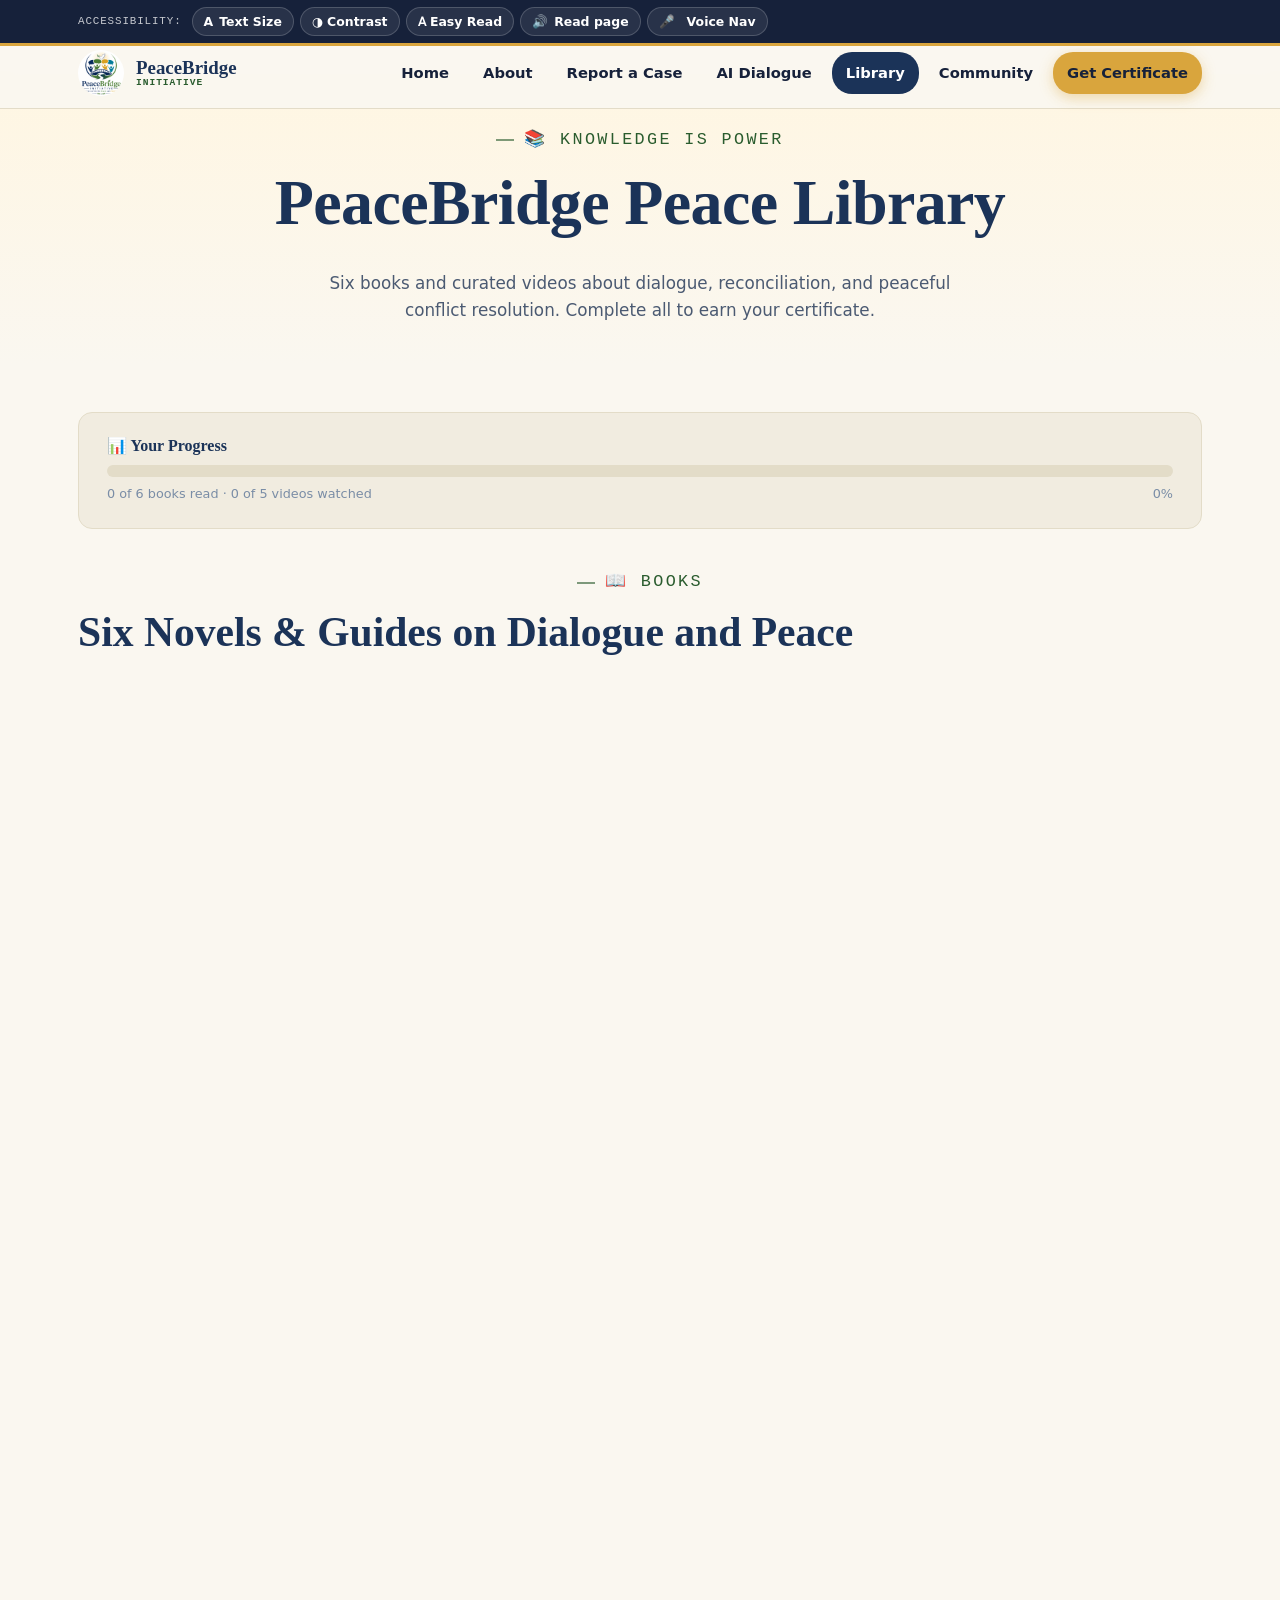
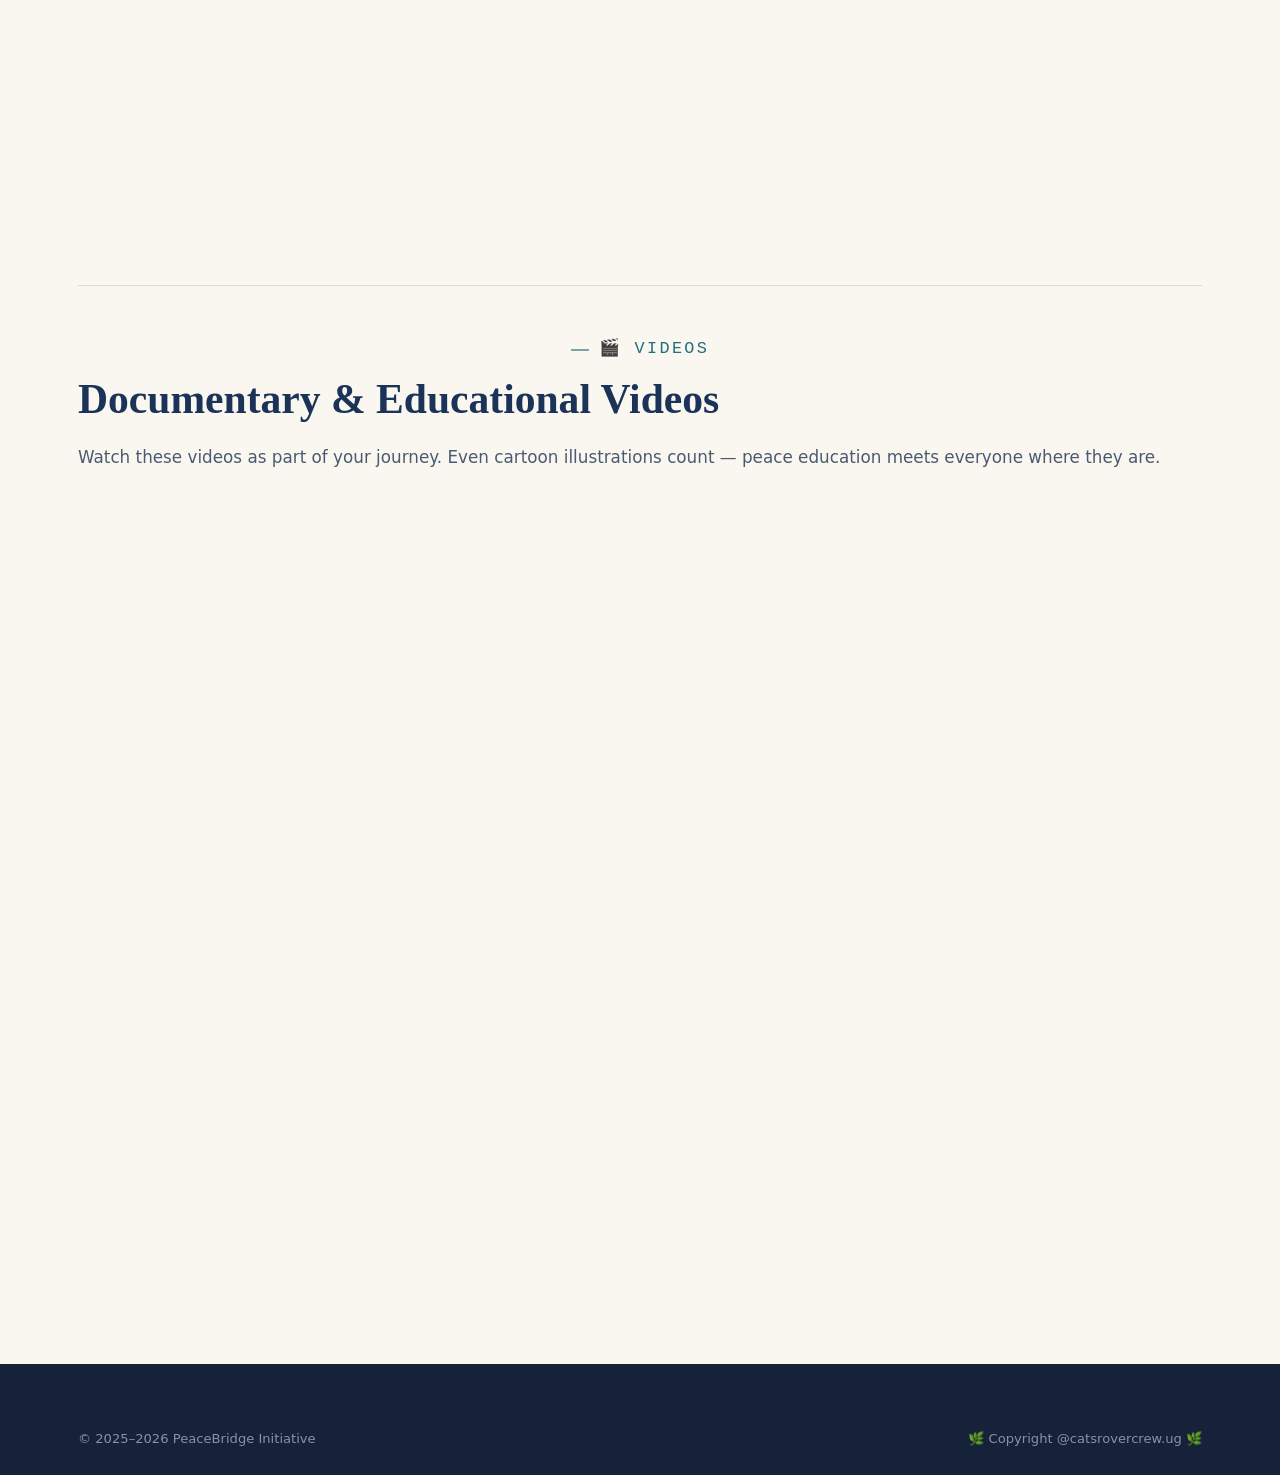
==== library.html @ 8c263cbf "Add files via upload peacebridge initiative" ====
<!DOCTYPE html>
<html lang="en">
<head>
<meta charset="UTF-8">
<meta name="viewport" content="width=device-width, initial-scale=1.0">
<meta name="description" content="PeaceBridge Peace Library — six books and videos about dialogue and peaceful conflict resolution. Complete them to earn your certificate.">
<title>Peace Library — PeaceBridge Initiative</title>
<link rel="icon" type="image/png" sizes="32x32" href="/icon.jpeg">
<link rel="stylesheet" href="style.css">
<style>
/* Progress bar at top */
.lib-progress-bar{ background:var(--paper-dim); border-radius:var(--radius); padding:24px 28px; margin-bottom:40px; border:1px solid var(--paper-line); }
.lib-progress-bar h3{ margin:0 0 10px; font-size:1rem; }
.bar-track{ background:var(--paper-line); border-radius:10px; height:12px; overflow:hidden; }
.bar-fill{ height:100%; border-radius:10px; background:linear-gradient(90deg,var(--green),var(--teal)); transition:width .5s ease; }
.prog-nums{ display:flex; justify-content:space-between; margin-top:7px; font-size:.8rem; color:#7a8da6; }

/* Book grid */
.books-grid{ display:grid; grid-template-columns:repeat(3,1fr); gap:26px; }
@media(max-width:900px){ .books-grid{ grid-template-columns:repeat(2,1fr); } }
@media(max-width:560px){ .books-grid{ grid-template-columns:1fr; } }

.book-card{
  background:#fff; border:1px solid var(--paper-line); border-radius:var(--radius);
  overflow:hidden; transition:transform .2s, box-shadow .2s;
  display:flex; flex-direction:column;
}
.book-card:hover{ transform:translateY(-5px); box-shadow:0 16px 32px var(--shadow-c); }
.book-cover{
  height:180px; display:flex; align-items:center; justify-content:center;
  font-size:5rem; position:relative;
}
.book-card.read .book-cover::after{
  content:'✓ Read'; position:absolute; top:10px; right:10px;
  background:var(--green); color:#fff; font-family:var(--font-mono); font-size:.68rem;
  letter-spacing:.06em; padding:4px 10px; border-radius:20px; font-weight:700;
}
.book-body{ padding:20px; flex:1; display:flex; flex-direction:column; }
.book-body h3{ font-size:1.05rem; margin-bottom:5px; }
.book-author{ font-size:.8rem; color:#8a99b2; margin-bottom:10px; font-style:italic; }
.book-body p{ font-size:.87rem; color:#566479; flex:1; }
.book-actions{ display:flex; gap:8px; margin-top:16px; flex-wrap:wrap; }
.book-actions .btn{ padding:8px 14px; font-size:.8rem; border-radius:20px; }

/* Modal overlay */
.modal-overlay{
  display:none; position:fixed; inset:0; background:rgba(22,33,58,.6); z-index:2000;
  align-items:center; justify-content:center; padding:20px;
}
.modal-overlay.open{ display:flex; }
.modal{
  background:#fff; border-radius:var(--radius); max-width:640px; width:100%;
  max-height:85vh; overflow-y:auto; padding:34px; position:relative;
  box-shadow:0 24px 64px rgba(0,0,0,.3);
}
.modal-close{
  position:absolute; top:14px; right:16px; background:none; border:none;
  font-size:1.4rem; cursor:pointer; color:#8a99b2;
}
.modal h2{ font-size:1.4rem; margin-bottom:6px; }
.modal .byline{ font-style:italic; color:#8a99b2; font-size:.88rem; margin-bottom:18px; }
.modal .chapter{ background:var(--paper-dim); border-radius:10px; padding:18px; margin-bottom:14px; font-size:.92rem; line-height:1.7; }
.modal .chapter h4{ margin:0 0 10px; color:var(--navy); }
.read-confirm{ background:linear-gradient(135deg,#E8F3E6,#D2EAD0); border-radius:10px; padding:16px 20px; margin-top:20px; }
.read-confirm p{ font-size:.88rem; color:var(--green-deep); margin:0 0 12px; font-weight:600; }

/* Videos section */
.videos-grid{ display:grid; grid-template-columns:repeat(3,1fr); gap:22px; }
@media(max-width:860px){ .videos-grid{ grid-template-columns:repeat(2,1fr); } }
@media(max-width:520px){ .videos-grid{ grid-template-columns:1fr; } }
.video-card{
  background:#fff; border:1px solid var(--paper-line); border-radius:var(--radius); overflow:hidden;
  transition:transform .2s, box-shadow .2s;
}
.video-card:hover{ transform:translateY(-4px); box-shadow:0 12px 24px var(--shadow-c); }
.video-thumb{
  background:linear-gradient(135deg,var(--navy),#234876);
  height:140px; display:flex; align-items:center; justify-content:center; position:relative; cursor:pointer;
}
.play-btn{
  width:52px; height:52px; border-radius:50%; background:rgba(255,255,255,.9);
  display:flex; align-items:center; justify-content:center; font-size:1.4rem;
  box-shadow:0 4px 16px rgba(0,0,0,.3); transition:transform .15s;
}
.video-thumb:hover .play-btn{ transform:scale(1.1); }
.video-tag{ position:absolute; top:10px; left:10px; font-size:.65rem; font-family:var(--font-mono); letter-spacing:.06em; background:var(--gold); color:var(--navy-ink); padding:3px 10px; border-radius:20px; font-weight:700; }
.video-body{ padding:14px 16px; }
.video-body h4{ font-size:.95rem; margin-bottom:5px; }
.video-body .dur{ font-size:.75rem; color:#8a99b2; font-family:var(--font-mono); }
.video-card.watched .video-thumb::after{ content:'✓ Watched'; position:absolute; top:10px; right:10px; background:var(--green); color:#fff; font-family:var(--font-mono); font-size:.65rem; padding:3px 10px; border-radius:20px; font-weight:700; }

/* Cert unlock banner */
.cert-unlock-banner{
  background:linear-gradient(135deg,#D9A53D,#B9842A); color:#fff;
  border-radius:var(--radius); padding:28px 32px; text-align:center; margin-top:40px;
  display:none;
}
.cert-unlock-banner.show{ display:block; animation: fadeInUp .5s ease; }
@keyframes fadeInUp{ from{opacity:0;transform:translateY(20px);} to{opacity:1;transform:translateY(0);} }
.cert-unlock-banner h2{ color:#fff; font-size:1.6rem; margin-bottom:8px; }
.cert-unlock-banner p{ opacity:.9; margin-bottom:18px; }
</style>
</head>
<body>
<a href="#main-content" class="skip-link">Skip to main content</a>

<div class="a11y-bar" role="toolbar" aria-label="Accessibility tools">
  <div class="container">
    <span class="a11y-label">Accessibility:</span>
    <button class="a11y-btn" data-action="font-size"><span class="a11y-size-label">A</span> Text Size</button>
    <button class="a11y-btn" data-action="contrast" aria-pressed="false">◑ Contrast</button>
    <button class="a11y-btn" data-action="dyslexic" aria-pressed="false">𝖠 Easy Read</button>
    <button class="a11y-btn" data-action="read-page" aria-pressed="false">🔊 <span class="a11y-label-text">Read page</span></button>
    <button class="a11y-btn" data-action="voice-nav">🎤 <span><span class="dot"></span></span> Voice Nav</button>
  </div>
</div>

<header class="site-header" role="banner">
  <nav class="nav" aria-label="Main navigation">
    <a class="brand" href="index.html"><img src="/icon.jpeg" alt="PeaceBridge" width="46" height="46"><div class="brand-text">PeaceBridge<small>Initiative</small></div></a>
    <button class="nav-toggle" aria-expanded="false" aria-controls="nav-links" aria-label="Open menu"><span></span><span></span><span></span></button>
    <div class="nav-links" id="nav-links">
      <a href="index.html">Home</a><a href="about.html">About</a><a href="report.html">Report a Case</a>
      <a href="dialogue.html">AI Dialogue</a><a href="library.html" class="active" aria-current="page">Library</a>
      <a href="community.html">Community</a><a href="certificate.html" class="nav-cta">Get Certificate</a>
    </div>
  </nav>
</header>

<main id="main-content">
  <div class="page-hero">
    <div class="container">
      <p class="eyebrow" style="justify-content:center;color:var(--green-deep);">📚 Knowledge is Power</p>
      <h1>PeaceBridge Peace Library</h1>
      <p>Six books and curated videos about dialogue, reconciliation, and peaceful conflict resolution. Complete all to earn your certificate.</p>
    </div>
  </div>

  <section style="padding:48px 0 80px;">
    <div class="container">

      <!-- Progress bar -->
      <div class="lib-progress-bar reveal" role="region" aria-label="Your reading progress">
        <h3>📊 Your Progress</h3>
        <div class="bar-track"><div class="bar-fill" id="progress-bar" style="width:0%" role="progressbar" aria-valuemin="0" aria-valuemax="100" aria-valuenow="0" aria-label="Reading progress"></div></div>
        <div class="prog-nums">
          <span id="prog-label">0 of 6 books read · 0 of 5 videos watched</span>
          <span id="prog-pct">0%</span>
        </div>
      </div>

      <!-- BOOKS -->
      <div id="books" aria-label="Peace books section">
        <div class="section-head reveal" style="text-align:left;max-width:100%;">
          <p class="eyebrow" style="color:var(--green-deep);">📖 Books</p>
          <h2>Six Novels &amp; Guides on Dialogue and Peace</h2>
        </div>
        <div class="books-grid stagger" id="books-grid"></div>
      </div>

      <hr class="div" style="margin:60px 0 50px;">

      <!-- VIDEOS -->
      <div id="videos" aria-label="Peace videos section">
        <div class="section-head reveal" style="text-align:left;max-width:100%;">
          <p class="eyebrow" style="color:var(--teal-deep);">🎬 Videos</p>
          <h2>Documentary &amp; Educational Videos</h2>
          <p style="color:#4b5a72;">Watch these videos as part of your journey. Even cartoon illustrations count — peace education meets everyone where they are.</p>
        </div>
        <div class="videos-grid stagger" id="videos-grid"></div>
      </div>

      <!-- Certificate unlock -->
      <div class="cert-unlock-banner" id="cert-banner" role="alert" aria-live="polite">
        <div style="font-size:3rem;margin-bottom:10px;" aria-hidden="true">🏅</div>
        <h2>You've Completed the Library!</h2>
        <p>Congratulations! You have read all six books and watched the videos. Your PeaceBridge Certificate is ready to be generated.</p>
        <a href="certificate.html" class="btn btn-primary btn-lg">🎓 Get My Certificate Now →</a>
      </div>

    </div>
  </section>
</main>

<!-- Book Modal -->
<div class="modal-overlay" id="book-modal" role="dialog" aria-modal="true" aria-labelledby="modal-title" onclick="if(event.target===this)closeModal()">
  <div class="modal">
    <button class="modal-close" onclick="closeModal()" aria-label="Close book">✕</button>
    <div id="modal-content"></div>
  </div>
</div>

<!-- Video Modal -->
<div class="modal-overlay" id="video-modal" role="dialog" aria-modal="true" aria-labelledby="vmodal-title" onclick="if(event.target===this)closeVideoModal()">
  <div class="modal">
    <button class="modal-close" onclick="closeVideoModal()" aria-label="Close video">✕</button>
    <div id="vmodal-content"></div>
  </div>
</div>

<footer role="contentinfo">
  <div class="container">
    <div class="footer-bottom" style="border-top:none;padding-top:0;">
      <span>© 2025–2026 PeaceBridge Initiative</span>
      <span>🌿 Copyright @catsrovercrew.ug 🌿</span>
    </div>
  </div>
</footer>

<button class="to-top" aria-label="Back to top">↑</button>
<script src="app.js"></script>
<script>
const BOOKS = [
  {
    id:'b1', emoji:'📖', color:'#E8EEF8', title:'The Art of Peace',
    author:'Compiled by John Stevens', genre:'Philosophy & Dialogue',
    summary:'A timeless guide drawn from the wisdom of Morihei Ueshiba — founder of Aikido — turned into a philosophy of peaceful living and conflict transformation. Short, powerful passages that community leaders and young people can read in a single sitting.',
    chapters:[
      {title:'Chapter 1 — The Path Begins', text:'Peace is not achieved through force, but through understanding. When we look at our opponent and see a human being with their own fears and hopes, the conflict changes its shape entirely. We no longer fight an enemy; we try to heal a shared wound.'},
      {title:'Chapter 2 — Words as Weapons or Bridges', text:'Before you speak in anger, ask: will these words build or burn? A harsh word said in one second can take ten years of friendship to repair. But a word spoken with genuine understanding can end a conflict that lasted a generation.'},
      {title:'Chapter 3 — The Strength in Stepping Back', text:'True courage is not the willingness to fight — it is the willingness to listen when everything in you wants to shout. Communities that find peace have usually found one person who chose to listen first.'},
    ]
  },
  {
    id:'b2', emoji:'🕊️', color:'#E5F4F7', title:'Voices Across the River',
    author:'A PeaceBridge Original Story', genre:'African Fiction',
    summary:'Set in a fictional Ugandan community divided by a river and a long-standing land dispute. Two young people — one from each side — begin exchanging messages and discover their families share more history than hate. A story about how dialogue begins.',
    chapters:[
      {title:'Part 1 — The Divided Village', text:'The river had always been there. But the line people drew across it was newer — only twenty years old, drawn in the ink of an old court paper that nobody had ever truly accepted. Amara stood on her side and looked across at the smoke from the other family\'s cook-fire. She had never spoken to anyone over there. Her mother said she never should.'},
      {title:'Part 2 — The First Letter', text:'"My name is Okello," the note said. It had been tied to a stone and thrown across the river. Amara nearly didn\'t pick it up. But curiosity is a powerful thing. She wrote back: "My name is Amara. Why are you writing to me?" From that day, everything slowly began to change.'},
      {title:'Part 3 — What the Elders Never Said', text:'When the two young people finally met — face to face, at the bridge that nobody used — they discovered something the elders had never told them. Their grandfathers had been friends. The dispute was never about hatred; it was about a boundary mark that had shifted in a flood, and pride that had grown too large to admit a mistake.'},
    ]
  },
  {
    id:'b3', emoji:'🤝', color:'#E8F3E6', title:'Ubuntu: We Are Together',
    author:'Desmond Tutu (adapted excerpts)', genre:'African Philosophy',
    summary:'"Ubuntu" — I am because we are. Archbishop Tutu\'s philosophy of shared humanity is adapted here for community peacebuilders. It argues that no person can be truly well while their neighbor suffers, and that healing must be communal, not individual.',
    chapters:[
      {title:'Chapter 1 — I Am Because We Are', text:'Ubuntu is not just a word — it is a way of seeing the world. It says: my humanity is bound up in yours. When you are diminished, when you are hurt, when you are humiliated — something in me is diminished too. We cannot build walls and call ourselves healthy.'},
      {title:'Chapter 2 — The Truth and Reconciliation Model', text:'After South Africa\'s darkest years, communities did not choose revenge — they chose to sit together in halls and speak the truth aloud. Perpetrators confessed. Victims spoke. The whole country witnessed. It was not comfortable. But it began to heal what decades of courts and prisons could not.'},
      {title:'Chapter 3 — Forgiveness Is Not Weakness', text:'People often confuse forgiveness with forgetting, or with saying the wrong was acceptable. It is neither. Forgiveness is choosing not to carry the weight of another person\'s wrong inside your own body. It is something you do for yourself — so you can walk without that burden.'},
    ]
  },
  {
    id:'b4', emoji:'🌿', color:'#F5F0E8', title:'Roots of Reconciliation',
    author:'John Paul Lederach', genre:'Conflict Resolution',
    summary:'Lederach\'s landmark framework for community reconciliation — simplified and contextualized for East African communities. Argues that sustainable peace must happen at grassroots level, not just at the leadership table.',
    chapters:[
      {title:'Chapter 1 — Peace at the Grassroots', text:'International agreements rarely filter down to the village. The farmer who lost livestock, the woman whose home was burned, the young man who was beaten — they do not attend summits. Peace must be built where they live, by the people around them.'},
      {title:'Chapter 2 — The Cycle of Violence and How to Break It', text:'Violence is almost always a cycle: an act produces hurt, hurt produces anger, anger produces retaliation, retaliation produces more hurt. Breaking this cycle requires someone to choose not to retaliate. That person is rarely celebrated in the moment. But they are always the one history thanks.'},
      {title:'Chapter 3 — Building Platforms for Dialogue', text:'Every village already has the infrastructure for peace: the community hall, the church or mosque, the women\'s group, the market. The question is whether leaders are willing to use these spaces for honest, structured conversation between the sides of a conflict.'},
    ]
  },
  {
    id:'b5', emoji:'💬', color:'#EDE8F5', title:'Words That Heal',
    author:'Dr. Harriet Kimani', genre:'Communication & Peace',
    summary:'A practical guide written for community health workers, teachers, and local leaders in East Africa. Explains how to have hard conversations without escalating them — with specific scripts, scenarios, and examples drawn from real cases.',
    chapters:[
      {title:'Chapter 1 — The Language of De-escalation', text:'There are certain phrases that consistently reduce conflict: "Help me understand your side." "I hear that this has been painful for you." "What would make this feel fair?" These are not magic words, but they signal to the other person that you are not a threat — and that opens the door.'},
      {title:'Chapter 2 — When Emotions Are Running High', text:'The brain under extreme stress cannot process nuance. When someone is flooded with fear or rage, they cannot hear complex arguments — only basic signals of safety or threat. De-escalation means first reducing the threat signals: lower your voice, create physical space, speak slowly.'},
      {title:'Chapter 3 — Mediation Basics for Community Leaders', text:'A good mediator does three things: ensures both parties feel equally heard, separates the people from the problem, and focuses the conversation on interests rather than positions. "I want the land" is a position. "I need to feed my family" is an interest. Interests can almost always be negotiated.'},
    ]
  },
  {
    id:'b6', emoji:'🌅', color:'#FEF6E8', title:'After the Storm',
    author:'A PeaceBridge Original Story', genre:'Post-Conflict Fiction',
    summary:'The story of a community picking itself up after election violence. Told from five different perspectives — a winner, a loser, a mother who lost her son, a youth who participated in violence and regrets it, and a local teacher who refused to take sides. A story of how communities find their way back.',
    chapters:[
      {title:'Perspective 1 — The Winner', text:'"I won. I should feel good. But the streets were quiet in a way that felt wrong. Half the village hadn\'t come to the celebration. I looked at the faces of those who did, and I realized: this was not what victory was supposed to look like. My uncle had thrown a stone at our neighbor\'s roof. That stone was thrown in my name. How do I live with that?"'},
      {title:'Perspective 3 — The Teacher', text:'"They came to me from both sides, on different days, and each asked me if I agreed with them. I told them the same thing both times: I am not here to agree with anyone. I am here to help you think clearly. My classroom has children from every family involved in this conflict. I refuse to let their parents\' choices define what happens inside these walls."'},
      {title:'Perspective 5 — The Youth Who Regrets', text:'"We thought it was about justice. We told ourselves we were defending our community. But when it was over and I looked at what we had done — the broken things, the hurt people — I could not pretend anymore. I was seventeen. I thought power meant force. It took me two years to understand that I had chosen the easier option, not the braver one."'},
    ]
  }
];

const VIDEOS = [
  { id:'v1', title:'What is Peacebuilding?', tag:'Education', dur:'8 min', emoji:'🎓', color:'#1B3358', desc:'An animated introduction to the core concepts of peacebuilding — conflict transformation, dialogue, mediation — designed for young people and first-time learners.' },
  { id:'v2', title:'The Power of Listening', tag:'Skill', dur:'12 min', emoji:'👂', color:'#3F7D3F', desc:'A documentary about how communities in post-conflict regions transformed their relationships through active, structured listening. Real stories from Uganda, Rwanda and Kenya.' },
  { id:'v3', title:'Peace Cartoon: The Two Villages', tag:'Cartoon', dur:'6 min', emoji:'🎨', color:'#D9A53D', desc:'An animated cartoon story showing two villages that chose dialogue over a water dispute. Perfect for children and community education sessions. Subtitled in English.' },
  { id:'v4', title:'Elections Without Violence', tag:'Civic', dur:'15 min', emoji:'🗳️', color:'#2E8C9E', desc:'A civic education video explaining citizens\' rights, the voting process, how to report election irregularities, and how communities have managed post-election tensions peacefully.' },
  { id:'v5', title:'Women as Peacemakers', tag:'Documentary', dur:'18 min', emoji:'👩', color:'#8B4F9E', desc:'A powerful documentary profiling women across East Africa who have led peace processes in their communities — often without being asked to, and often despite being the most affected by conflict.' },
];

let booksRead = PB.store.get('books_read',[]);
let videosWatched = PB.store.get('videos_watched',[]);

function renderBooks(){
  const grid = document.getElementById('books-grid');
  grid.innerHTML = BOOKS.map(b=>{
    const isRead = booksRead.includes(b.id);
    return `
    <div class="book-card ${isRead?'read':''} reveal" id="book-${b.id}">
      <div class="book-cover" style="background:${b.color};" aria-hidden="true">${b.emoji}</div>
      <div class="book-body">
        <div class="pill pill-green" style="margin-bottom:10px;">${b.genre}</div>
        <h3>${b.title}</h3>
        <div class="book-author">by ${b.author}</div>
        <p>${b.summary}</p>
        <div class="book-actions">
          <button class="btn btn-primary" onclick="openBook('${b.id}')" aria-label="Read ${b.title}">📖 Read</button>
          <button class="btn btn-outline" data-speak-target="#book-${b.id}" aria-label="Listen to summary of ${b.title}">🔊 Listen</button>
          ${isRead ? '<span class="pill pill-green" style="align-self:center;">✓ Complete</span>' : `<button class="btn btn-outline" onclick="markRead('${b.id}')" aria-label="Mark ${b.title} as read">Mark Read</button>`}
        </div>
      </div>
    </div>`;
  }).join('');
}

function renderVideos(){
  const grid = document.getElementById('videos-grid');
  grid.innerHTML = VIDEOS.map(v=>{
    const isWatched = videosWatched.includes(v.id);
    return `
    <div class="video-card ${isWatched?'watched':''} reveal" id="vid-${v.id}">
      <div class="video-thumb" style="background:linear-gradient(135deg,${v.color},${v.color}aa);" onclick="openVideo('${v.id}')" role="button" tabindex="0" aria-label="Play video: ${v.title}" onkeydown="if(event.key==='Enter')openVideo('${v.id}')">
        <span class="video-tag">${v.tag}</span>
        <div class="play-btn" aria-hidden="true">${v.emoji}</div>
      </div>
      <div class="video-body">
        <h4>${v.title}</h4>
        <div class="dur">⏱ ${v.dur}</div>
        <p style="font-size:.82rem;color:#566479;margin-top:8px;">${v.desc}</p>
        <button class="btn btn-outline" style="margin-top:12px;padding:7px 14px;font-size:.8rem;" onclick="markWatched('${v.id}')" ${isWatched?'disabled':''}>
          ${isWatched ? '✓ Watched' : 'Mark as Watched'}
        </button>
      </div>
    </div>`;
  }).join('');
}

function updateProgress(){
  const total = BOOKS.length + VIDEOS.length;
  const done = booksRead.length + videosWatched.length;
  const pct = Math.round((done/total)*100);
  const bar = document.getElementById('progress-bar');
  bar.style.width = pct+'%';
  bar.setAttribute('aria-valuenow', pct);
  document.getElementById('prog-label').textContent = `${booksRead.length} of ${BOOKS.length} books read · ${videosWatched.length} of ${VIDEOS.length} videos watched`;
  document.getElementById('prog-pct').textContent = pct+'%';
  const allDone = booksRead.length >= BOOKS.length && videosWatched.length >= VIDEOS.length;
  document.getElementById('cert-banner').classList.toggle('show', allDone);
  if(allDone){ PB.store.set('library_complete', true); PB.announce('Congratulations! You have completed the library. Your certificate is ready!'); }
}

function markRead(id){
  if(!booksRead.includes(id)){ booksRead.push(id); PB.store.set('books_read', booksRead); }
  renderBooks(); updateProgress();
  PB.announce('Book marked as read. Great work!');
}

function markWatched(id){
  if(!videosWatched.includes(id)){ videosWatched.push(id); PB.store.set('videos_watched', videosWatched); }
  renderVideos(); updateProgress();
  PB.announce('Video marked as watched. Keep going!');
}

function openBook(id){
  const b = BOOKS.find(x=>x.id===id);
  if(!b) return;
  document.getElementById('modal-content').innerHTML = `
    <div style="font-size:3rem;margin-bottom:12px;" aria-hidden="true">${b.emoji}</div>
    <div class="pill pill-green" style="margin-bottom:12px;">${b.genre}</div>
    <h2 id="modal-title">${b.title}</h2>
    <div class="byline">by ${b.author}</div>
    <p style="color:#566479;margin-bottom:22px;">${b.summary}</p>
    ${b.chapters.map(c=>`<div class="chapter"><h4>${c.title}</h4><p>${c.text}</p></div>`).join('')}
    <div class="read-confirm">
      <p>Have you read this book?</p>
      <button class="btn btn-green" onclick="markRead('${b.id}');closeModal()">✅ Mark as Read &amp; Continue</button>
    </div>
  `;
  document.getElementById('book-modal').classList.add('open');
  document.querySelector('#book-modal .modal-close').focus();
}

function openVideo(id){
  const v = VIDEOS.find(x=>x.id===id);
  if(!v) return;
  // For illustration: show an embedded YouTube search (educational, no copyrighted content)
  const searchTerms = encodeURIComponent(v.title + ' peace documentary');
  document.getElementById('vmodal-content').innerHTML = `
    <h2 id="vmodal-title">${v.emoji} ${v.title}</h2>
    <p class="byline">⏱ Duration: ${v.dur} · Category: ${v.tag}</p>
    <p style="color:#566479;margin-bottom:18px;">${v.desc}</p>
    <div style="background:var(--paper-dim);border-radius:12px;padding:24px;text-align:center;margin-bottom:18px;">
      <div style="font-size:3rem;margin-bottom:12px;">${v.emoji}</div>
      <p style="font-size:.9rem;color:#566479;">This is an educational illustration video.<br>In a connected environment, this would play the full video.</p>
      <a href="https://www.youtube.com/results?search_query=${searchTerms}" target="_blank" rel="noopener noreferrer" class="btn btn-teal" style="margin-top:12px;">🔍 Find this video on YouTube →</a>
    </div>
    <div style="background:linear-gradient(135deg,#E8F3E6,#D2EAD0);border-radius:10px;padding:16px 20px;">
      <p style="font-size:.88rem;color:var(--green-deep);font-weight:600;margin:0 0 12px;">Have you watched this video?</p>
      <button class="btn btn-green" onclick="markWatched('${v.id}');closeVideoModal()">✅ Mark as Watched</button>
    </div>
  `;
  document.getElementById('video-modal').classList.add('open');
  document.querySelector('#video-modal .modal-close').focus();
}

function closeModal(){ document.getElementById('book-modal').classList.remove('open'); }
function closeVideoModal(){ document.getElementById('video-modal').classList.remove('open'); }

// Close modal on Escape
document.addEventListener('keydown', e=>{ if(e.key==='Escape'){ closeModal(); closeVideoModal(); } });

document.addEventListener('DOMContentLoaded', function(){
  renderBooks(); renderVideos(); updateProgress();
});
</script>
</body>
</html>
---- style.css ----
/* ===========================================================
   PEACEBRIDGE INITIATIVE — CORE DESIGN SYSTEM
   "Voices United for Peace and Progress"
   =========================================================== */
.community-feed-section {

  padding: 90px 0;

  background: #f7fafc;

}

.community-feed {

  overflow: hidden;

  position: relative;

}

.feed-track {

  display: flex;

  gap: 25px;

  animation: feedMove 35s linear infinite;

}

.feed-card {

  min-width: 320px;

  background: white;

  border-radius: 18px;

  padding: 25px;

  box-shadow: 0 12px 30px rgba(0, 0, 0, .08);

  transition: .3s;

}

.feed-card:hover {

  transform: translateY(-8px);

}

.feed-avatar {

  width: 55px;

  height: 55px;

  border-radius: 50%;

  display: flex;

  align-items: center;

  justify-content: center;

  font-size: 24px;

  background: #E8F3E6;

  margin-bottom: 15px;

}

.feed-name {

  font-weight: bold;

  color: var(--navy);

  margin-bottom: 8px;

}

.feed-text {

  line-height: 1.7;

  color: #556070;

  margin-bottom: 20px;

}

.feed-date {

  font-size: .8rem;

  color: #888;

}

@keyframes feedMove {

  0% {

    transform: translateX(0);

  }

  100% {

    transform: translateX(-50%);

  }

}

/*==========================================
    SCROLL REVEAL ENGINE
==========================================*/

.reveal {
  opacity: 0;
  transform: translateY(70px);
  transition:
    opacity .9s ease,
    transform .9s cubic-bezier(.2, .8, .2, 1);
}

.reveal.active {
  opacity: 1;
  transform: translateY(0);
}

.reveal-left {
  opacity: 0;
  transform: translateX(-80px);
  transition: all .9s ease;
}

.reveal-left.active {
  opacity: 1;
  transform: translateX(0);
}

.reveal-right {
  opacity: 0;
  transform: translateX(80px);
  transition: all .9s ease;
}

.reveal-right.active {
  opacity: 1;
  transform: translateX(0);
}

.reveal-scale {
  opacity: 0;
  transform: scale(.85);
  transition: all .8s ease;
}

.reveal-scale.active {
  opacity: 1;
  transform: scale(1);
}

.voice-card,
.book-chip,
.feed-card {

  transition:
    transform .35s ease,
    box-shadow .35s ease;

}

.voice-card:hover,
.book-chip:hover,
.feed-card:hover {

  transform:
    translateY(-12px) scale(1.03);

  box-shadow:
    0 30px 60px rgba(0, 0, 0, .18);

}
@import url('https://fonts.googleapis.com/css2?family=Fraunces:ital,opsz,wght@0,9..144,300;0,9..144,500;0,9..144,600;0,9..144,700;0,9..144,900;1,9..144,500&family=Inter:wght@400;500;600;700;800&family=JetBrains+Mono:wght@500&display=swap');

:root{
  /* ---- Color tokens (derived from the four logo voices) ---- */
  --navy:        #1B3358;   /* voice: Report   */
  --navy-ink:    #16213A;   /* body text        */
  --green:       #3F7D3F;   /* voice: Library    */
  --green-deep:  #2A5C2E;
  --gold:        #D9A53D;   /* voice: light / hope */
  --gold-deep:   #B9842A;
  --teal:        #2E8C9E;   /* voice: Dialogue/AI */
  --teal-deep:   #226E7D;
  --paper:       #FAF7F0;   /* background        */
  --paper-dim:   #F1ECE0;
  --paper-line:  #E3DCC8;
  --white:       #FFFFFF;
  --shadow-c:    rgba(27,51,88,0.14);

  /* ---- Type ---- */
  --font-display: 'Fraunces', Georgia, serif;
  --font-body: 'Inter', system-ui, -apple-system, sans-serif;
  --font-mono: 'JetBrains Mono', monospace;

  /* ---- Layout ---- */
  --maxw: 1180px;
  --radius: 14px;
  --radius-sm: 8px;
  --bridge-arc: 0 0 0 0;
}

*{ box-sizing: border-box; }
html{ scroll-behavior: smooth; }

body{
  margin:0;
  font-family: var(--font-body);
  background: var(--paper);
  color: var(--navy-ink);
  line-height: 1.6;
  font-size: 16px;
  -webkit-font-smoothing: antialiased;
}

img{ max-width:100%; display:block; }
a{ color: inherit; text-decoration: none; }
button{ font-family: inherit; cursor:pointer; }

h1,h2,h3,h4{
  font-family: var(--font-display);
  font-weight: 700;
  line-height: 1.1;
  margin: 0 0 .5em 0;
  color: var(--navy);
}
h1{ font-size: clamp(2.4rem, 5vw, 4.2rem); font-weight: 800; letter-spacing: -0.01em; }
h2{ font-size: clamp(1.8rem, 3.4vw, 2.6rem); }
h3{ font-size: clamp(1.25rem, 2vw, 1.6rem); }
p{ margin:0 0 1em 0; }

.container{ max-width: var(--maxw); margin: 0 auto; padding: 0 28px; }
.eyebrow{
  font-family: var(--font-mono);
  font-size: .72rem;
  letter-spacing: .14em;
  text-transform: uppercase;
  font-weight: 500;
  display:flex; align-items:center; gap:10px;
}
.eyebrow::before{
  content:''; width:18px; height:2px; background: currentColor; display:inline-block; opacity:.6;
}

/* Visually-hidden but accessible (skip links, labels) */
.sr-only{
  position:absolute; width:1px; height:1px; padding:0; margin:-1px;
  overflow:hidden; clip:rect(0,0,0,0); white-space:nowrap; border:0;
}
.skip-link{
  position:absolute; left:-999px; top:0; background:var(--navy); color:#fff;
  padding:10px 16px; z-index:999; border-radius:0 0 8px 0; font-weight:600;
}
.skip-link:focus{ left:0; }

/* Focus visibility — required across the whole site */
a:focus-visible, button:focus-visible, input:focus-visible,
textarea:focus-visible, select:focus-visible, [tabindex]:focus-visible{
  outline: 3px solid var(--gold);
  outline-offset: 3px;
  border-radius: 4px;
}

@media (prefers-reduced-motion: reduce){
  *{ animation-duration: 0.001ms !important; animation-iteration-count: 1 !important; transition-duration: 0.001ms !important; scroll-behavior: auto !important; }
}

/* ===========================================================
   ACCESSIBILITY TOOLBAR (deaf / blind / low-vision support)
   =========================================================== */
.a11y-bar{
  position: fixed; top:0; left:0; right:0; z-index: 1000;
  background: var(--navy-ink);
  color: #fff;
  font-size: .82rem;
  border-bottom: 3px solid var(--gold);
}
.a11y-bar .container{
  display:flex; align-items:center; gap:6px; flex-wrap:wrap;
  padding: 7px 28px;
}
.a11y-label{ font-family: var(--font-mono); font-size:.68rem; letter-spacing:.08em; opacity:.75; margin-right:4px; text-transform: uppercase;}
.a11y-btn{
  background: rgba(255,255,255,0.08);
  color:#fff; border: 1px solid rgba(255,255,255,0.18);
  padding: 6px 11px; border-radius: 20px; font-size: .78rem; font-weight:600;
  display:inline-flex; align-items:center; gap:6px;
  transition: background .15s, transform .15s;
}
.a11y-btn:hover{ background: rgba(255,255,255,0.2); }
.a11y-btn[aria-pressed="true"]{ background: var(--gold); color: var(--navy-ink); border-color: var(--gold); }
.a11y-btn .dot{ width:7px; height:7px; border-radius:50%; background: currentColor; opacity:.5;}
.a11y-btn.listening .dot{ background:#E4503B; opacity:1; animation: pulse 1s infinite; }
@keyframes pulse{ 0%,100%{ transform:scale(1); opacity:1;} 50%{ transform:scale(1.6); opacity:.4;} }
.a11y-spacer{ flex:1; }

body.font-large{ font-size: 19px; }
body.font-xlarge{ font-size: 22px; }
body.high-contrast{ --paper:#000000; --paper-dim:#0a0a0a; --paper-line:#333; --navy-ink:#ffffff; --navy:#9FD3FF; background:#000; color:#fff; }
body.high-contrast .site-header{ background:#000; border-color:#fff; }
body.high-contrast a{ text-decoration: underline; }
body.high-contrast .card, body.high-contrast section{ border-color:#fff !important; }
body.dyslexic-font, body.dyslexic-font *{ font-family: 'Comic Sans MS', 'Comic Sans', cursive !important; letter-spacing: .02em !important; }

/* ===========================================================
   HEADER / NAV
   =========================================================== */
.site-header{
  position: sticky; top: 38px; z-index: 900;
  background: rgba(250,247,240,0.92);
  backdrop-filter: blur(10px);
  border-bottom: 1px solid var(--paper-line);
}
body.high-contrast .site-header{ top:38px; }
.nav{
  display:flex; align-items:center; justify-content:space-between;
  padding: 12px 28px;
  max-width: var(--maxw); margin:0 auto;
  gap: 20px;
}
.brand{ display:flex; align-items:center; gap:12px; }
.brand img{ height:46px; width:46px; border-radius:50%; }
.brand-text{ font-family: var(--font-display); font-weight:800; font-size:1.18rem; color:var(--navy); line-height:1.05;}
.brand-text small{ display:block; font-family:var(--font-mono); font-size:.6rem; letter-spacing:.1em; color: var(--green-deep); font-weight:600; text-transform:uppercase;}

.nav-links{ display:flex; gap:6px; align-items:center; flex-wrap:wrap; }
.nav-links a{
  padding: 9px 14px; border-radius: 20px; font-weight:600; font-size:.92rem;
  color: var(--navy-ink); transition: background .15s, color .15s;
}
.nav-links a:hover{ background: var(--paper-dim); }
.nav-links a.active{ background: var(--navy); color:#fff; }
.nav-cta{
  background: var(--gold); color: var(--navy-ink) !important; font-weight:700;
  box-shadow: 0 4px 14px rgba(217,165,61,.4);
}
.nav-toggle{ display:none; background:none; border:2px solid var(--navy); border-radius:8px; padding:8px 10px; }
.nav-toggle span{ display:block; width:22px; height:2px; background:var(--navy); margin:4px 0; }

@media (max-width: 900px){
  .nav-toggle{ display:block; }
  .nav-links{
    display:none; position:absolute; top:100%; left:0; right:0;
    background: var(--paper); flex-direction:column; align-items:stretch;
    padding: 10px 20px 20px; border-bottom:1px solid var(--paper-line);
    box-shadow: 0 12px 24px rgba(0,0,0,.08);
  }
  .nav-links.open{ display:flex; }
  .nav-links a{ text-align:center; }
}

/* ===========================================================
   BUTTONS
   =========================================================== */
.btn{
  display:inline-flex; align-items:center; gap:8px; justify-content:center;
  padding: 13px 26px; border-radius: 30px; font-weight:700; font-size:.95rem;
  border: 2px solid transparent; transition: transform .15s, box-shadow .15s, background .15s;
  white-space: nowrap;
}
.btn:hover{ transform: translateY(-2px); }
.btn-primary{ background: var(--navy); color:#fff; box-shadow: 0 6px 18px rgba(27,51,88,.28); }
.btn-primary:hover{ background: #142845; }
.btn-gold{ background: var(--gold); color: var(--navy-ink); box-shadow: 0 6px 18px rgba(217,165,61,.35); }
.btn-gold:hover{ background: var(--gold-deep); }
.btn-outline{ background: transparent; border-color: var(--navy); color: var(--navy); }
.btn-outline:hover{ background: var(--navy); color:#fff; }
.btn-teal{ background: var(--teal); color:#fff; box-shadow: 0 6px 18px rgba(46,140,158,.3);}
.btn-teal:hover{ background: var(--teal-deep); }
.btn-green{ background: var(--green); color:#fff; box-shadow: 0 6px 18px rgba(63,125,63,.3);}
.btn-green:hover{ background: var(--green-deep); }
.btn-block{ width:100%; }
.btn-lg{ padding:16px 34px; font-size:1.05rem; }
.btn[disabled]{ opacity:.55; cursor:not-allowed; transform:none !important; }

/* ===========================================================
   HERO — river/bridge motif
   =========================================================== */
.hero{
  position:relative; overflow:hidden;
  padding: 90px 0 0;
  background: radial-gradient(ellipse 80% 60% at 50% 0%, #FFF6E2 0%, var(--paper) 70%);
}
.hero-inner{
  max-width: var(--maxw); margin:0 auto; padding: 20px 28px 60px;
  display:grid; grid-template-columns: 1.1fr .9fr; gap:50px; align-items:center;
  position:relative; z-index:2;
}
@media (max-width:900px){ .hero-inner{ grid-template-columns:1fr; text-align:center; } }

.hero-eyebrow{ color: var(--green-deep); margin-bottom:18px; justify-content:center; }
@media (min-width:901px){ .hero-eyebrow{ justify-content:flex-start; } }

.hero h1 .accent-green{ color: var(--green); }
.hero h1 .accent-gold{ color: var(--gold-deep); }
.hero-sub{ font-size:1.15rem; max-width: 520px; color:#3a4a63; }
@media (max-width:900px){ .hero-sub{ margin-inline:auto; } }
.hero-actions{ display:flex; gap:14px; margin-top:30px; flex-wrap:wrap; }
@media (max-width:900px){ .hero-actions{ justify-content:center; } }

.hero-art{ position:relative; }
.dove-wrap{ position:relative; width:100%; max-width:380px; margin:0 auto; }
.dove-wrap img{ position:relative; z-index:2; filter: drop-shadow(0 18px 30px rgba(27,51,88,.18)); animation: float 6s ease-in-out infinite; }
@keyframes float{ 0%,100%{ transform: translateY(0px); } 50%{ transform: translateY(-14px); } }
.glow{
  position:absolute; inset: -20% -10%; z-index:1;
  background: radial-gradient(circle, rgba(217,165,61,.35) 0%, rgba(217,165,61,0) 70%);
  animation: glowpulse 4s ease-in-out infinite;
}
@keyframes glowpulse{ 0%,100%{ opacity:.6; transform:scale(1);} 50%{ opacity:1; transform:scale(1.08);} }

/* Animated river + bridge band, sits under hero */
.river-band{
  position: relative; height: 130px; margin-top: -10px;
  overflow:hidden;
}
.river-band svg{ position:absolute; bottom:0; left:0; width:100%; height:100%; }
.river-flow{ animation: flow 14s linear infinite; }
@keyframes flow{ from{ transform: translateX(0); } to{ transform: translateX(-400px); } }

/* Decorative bridge divider used between sections (signature motif) */
.bridge-divider{ display:flex; align-items:center; justify-content:center; gap:14px; margin: 4px 0 36px; color: var(--navy); opacity:.55; }
.bridge-divider svg{ width:90px; height:18px; }
.bridge-divider .line{ height:1px; flex:1; max-width:160px; background: currentColor; opacity:.4; }

/* ===========================================================
   SECTIONS / CARDS
   =========================================================== */
section{ padding: 78px 0; }
.section-tight{ padding: 50px 0; }
.section-head{ text-align:center; max-width: 700px; margin: 0 auto 48px; }
.section-head .eyebrow{ justify-content:center; margin-bottom:14px; }
.section-head p{ color:#4b5a72; font-size:1.05rem; }

.bg-paper-dim{ background: var(--paper-dim); }
.bg-navy{ background: var(--navy); color:#fff; }
.bg-navy h2, .bg-navy h3{ color:#fff; }
.bg-navy .section-head p{ color:#c9d3e3; }

.grid{ display:grid; gap: 26px; }
.grid-2{ grid-template-columns: repeat(2,1fr); }
.grid-3{ grid-template-columns: repeat(3,1fr); }
.grid-4{ grid-template-columns: repeat(4,1fr); }
@media (max-width: 980px){ .grid-3,.grid-4{ grid-template-columns: repeat(2,1fr); } }
@media (max-width: 620px){ .grid-2,.grid-3,.grid-4{ grid-template-columns: 1fr; } }

.card{
  background:#fff; border:1px solid var(--paper-line); border-radius: var(--radius);
  padding: 30px; transition: transform .2s, box-shadow .2s;
  position:relative;
}
.card:hover{ transform: translateY(-5px); box-shadow: 0 16px 32px var(--shadow-c); }
.card-icon{
  width:54px; height:54px; border-radius:14px; display:flex; align-items:center; justify-content:center;
  margin-bottom:18px; font-size:1.5rem;
}
.voice-navy .card-icon{ background: rgba(27,51,88,.1); color: var(--navy); }
.voice-green .card-icon{ background: rgba(63,125,63,.12); color: var(--green-deep); }
.voice-gold  .card-icon{ background: rgba(217,165,61,.18); color: var(--gold-deep); }
.voice-teal  .card-icon{ background: rgba(46,140,158,.12); color: var(--teal-deep); }
.card h3{ margin-bottom:8px; font-size:1.2rem; }
.card p{ color:#566479; font-size:.95rem; margin-bottom:0; }
.card .tag{
  display:inline-block; font-family: var(--font-mono); font-size:.65rem; letter-spacing:.08em;
  text-transform:uppercase; padding:4px 10px; border-radius:20px; font-weight:600; margin-bottom:14px;
}
.voice-navy .tag{ background: var(--navy); color:#fff; }
.voice-green .tag{ background: var(--green); color:#fff; }
.voice-gold .tag{ background: var(--gold); color: var(--navy-ink); }
.voice-teal .tag{ background: var(--teal); color:#fff; }

/* Reveal-on-scroll */
.reveal{ opacity:0; transform: translateY(24px); transition: opacity .7s ease, transform .7s ease; }
.reveal.in{ opacity:1; transform: translateY(0); }

/* ===========================================================
   QUOTE ROTATOR
   =========================================================== */
.quote-band{
  background: linear-gradient(135deg, var(--navy) 0%, #234876 100%);
  color:#fff; padding: 64px 0; position:relative; overflow:hidden;
}
.quote-band::before{
  content:'"'; position:absolute; top:-40px; left:50%; transform:translateX(-50%);
  font-family: var(--font-display); font-size:280px; color: rgba(255,255,255,0.05); line-height:1;
}
.quote-wrap{ max-width:760px; margin:0 auto; text-align:center; position:relative; z-index:2; min-height:160px; }
.quote-text{ font-family: var(--font-display); font-style:italic; font-size: clamp(1.3rem,2.6vw,1.8rem); font-weight:500; margin-bottom:18px; transition: opacity .4s; }
.quote-author{ font-family: var(--font-mono); font-size:.8rem; letter-spacing:.08em; text-transform:uppercase; color: var(--gold); }
.quote-dots{ display:flex; gap:7px; justify-content:center; margin-top:26px; }
.quote-dots button{ width:8px; height:8px; border-radius:50%; background: rgba(255,255,255,.3); border:none; padding:0; }
.quote-dots button.active{ background: var(--gold); width:22px; border-radius:6px; transition: width .2s; }
.quote-progress{ width:60px; height:3px; background:rgba(255,255,255,.15); margin:14px auto 0; border-radius:2px; overflow:hidden; }
.quote-progress span{ display:block; height:100%; background:var(--gold); width:0%; }

/* ===========================================================
   STATS
   =========================================================== */
.stat-grid{ display:grid; grid-template-columns:repeat(4,1fr); gap:30px; text-align:center; }
@media (max-width:760px){ .stat-grid{ grid-template-columns:repeat(2,1fr); } }
.stat-num{ font-family:var(--font-display); font-size:clamp(2.2rem,4vw,3.2rem); font-weight:800; color:var(--navy); }
.stat-label{ font-family:var(--font-mono); font-size:.72rem; text-transform:uppercase; letter-spacing:.08em; color:#5a6a82; margin-top:4px; }

/* ===========================================================
   FOOTER
   =========================================================== */
footer{ background: var(--navy-ink); color: #cdd6e4; padding: 64px 0 26px; }
.footer-grid{ display:grid; grid-template-columns: 1.4fr 1fr 1fr 1fr; gap:40px; margin-bottom:40px; }
@media (max-width:820px){ .footer-grid{ grid-template-columns:repeat(2,1fr); } }
@media (max-width:520px){ .footer-grid{ grid-template-columns:1fr; } }
footer h4{ color:#fff; font-family:var(--font-mono); font-size:.78rem; letter-spacing:.1em; text-transform:uppercase; margin-bottom:16px; }
footer a{ display:block; color:#aab6c9; padding:6px 0; font-size:.92rem; transition: color .15s; }
footer a:hover{ color:#fff; }
.footer-brand{ display:flex; gap:12px; align-items:center; margin-bottom:14px; }
.footer-brand img{ height:42px; width:42px; border-radius:50%; }
.footer-bottom{
  border-top:1px solid rgba(255,255,255,.1); padding-top:22px;
  display:flex; justify-content:space-between; flex-wrap:wrap; gap:10px;
  font-size:.82rem; color:#8593a8;
}
.footer-olive{ display:flex; align-items:center; gap:10px; }
.lang-switch select{
  background: rgba(255,255,255,.08); color:#fff; border:1px solid rgba(255,255,255,.2);
  border-radius:20px; padding:6px 12px; font-size:.82rem;
}

/* ===========================================================
   FORMS
   =========================================================== */
.field{ margin-bottom: 20px; }
.field label{ display:block; font-weight:700; font-size:.88rem; margin-bottom:7px; color:var(--navy); }
.field .hint{ font-size:.8rem; color:#6a7890; margin-top:5px; }
.field input, .field select, .field textarea{
  width:100%; padding: 12px 15px; border-radius: 10px; border: 2px solid var(--paper-line);
  font-family: inherit; font-size: .96rem; background:#fff; color: var(--navy-ink);
  transition: border-color .15s, box-shadow .15s;
}
.field input:focus, .field select:focus, .field textarea:focus{
  border-color: var(--teal); box-shadow: 0 0 0 4px rgba(46,140,158,.12); outline:none;
}
.field textarea{ resize:vertical; min-height:120px; }
.field-row{ display:grid; grid-template-columns:1fr 1fr; gap:16px; }
@media (max-width:600px){ .field-row{ grid-template-columns:1fr; } }
.mic-input{ display:flex; gap:8px; align-items:stretch; }
.mic-input input, .mic-input textarea{ flex:1; }
.mic-btn{
  background: var(--teal); color:#fff; border:none; border-radius:10px; padding:0 16px;
  display:flex; align-items:center; justify-content:center; min-width:48px;
}
.mic-btn.listening{ background:#E4503B; animation: pulse 1s infinite; }
.required-mark{ color:#C0392B; }

.alert{ padding:14px 18px; border-radius:10px; font-size:.92rem; margin-bottom:18px; display:flex; gap:10px; align-items:flex-start; }
.alert-success{ background:#E8F3E6; color:#2A5C2E; border:1px solid #BFE0BC; }
.alert-info{ background:#E7F2F5; color:#226E7D; border:1px solid #BEE0E6; }
.alert-warn{ background:#FCF1DD; color:#8a611c; border:1px solid #F2DBA6; }

/* Badge / pill */
.pill{ display:inline-flex; align-items:center; gap:6px; padding:5px 12px; border-radius:20px; font-size:.78rem; font-weight:700; }
.pill-navy{ background:rgba(27,51,88,.1); color:var(--navy); }
.pill-green{ background:rgba(63,125,63,.12); color:var(--green-deep); }
.pill-gold{ background:rgba(217,165,61,.2); color:var(--gold-deep); }
.pill-teal{ background:rgba(46,140,158,.12); color:var(--teal-deep); }

/* Utility */
.text-center{ text-align:center; }
.mt-0{ margin-top:0; } .mb-0{ margin-bottom:0; }
.flex{ display:flex; } .items-center{ align-items:center; } .gap-10{ gap:10px; }
.muted{ color:#5a6a82; }
hr.div{ border:none; border-top:1px solid var(--paper-line); margin: 40px 0; }

/* Page hero (non-home pages) */
.page-hero{ padding: 56px 0 40px; background: linear-gradient(180deg, #FFF6E2 0%, var(--paper) 100%); text-align:center; }
.page-hero .eyebrow{ justify-content:center; margin-bottom:14px; color:var(--green-deep); }
.page-hero p{ max-width:640px; margin:0 auto; color:#4b5a72; font-size:1.05rem; }

/* Breadcrumb-ish back link */
.back-link{ display:inline-flex; align-items:center; gap:6px; font-weight:700; color:var(--navy); font-size:.9rem; margin-bottom:18px; }

/* Loading dots for chat */
.typing-dots{ display:inline-flex; gap:4px; }
.typing-dots span{ width:6px; height:6px; border-radius:50%; background:#9aa7bd; animation: bounce 1.2s infinite; }
.typing-dots span:nth-child(2){ animation-delay:.15s; }
.typing-dots span:nth-child(3){ animation-delay:.3s; }
@keyframes bounce{ 0%,80%,100%{ transform: translateY(0); opacity:.5; } 40%{ transform: translateY(-5px); opacity:1; } }

/* Scroll-to-top */
.to-top{
  position:fixed; bottom:24px; right:24px; z-index:500;
  width:46px; height:46px; border-radius:50%; background:var(--navy); color:#fff;
  display:flex; align-items:center; justify-content:center; box-shadow:0 8px 20px rgba(0,0,0,.25);
  opacity:0; pointer-events:none; transition: opacity .25s, transform .25s;
}
.to-top.show{ opacity:1; pointer-events:auto; }
.to-top:hover{ transform: translateY(-3px); }
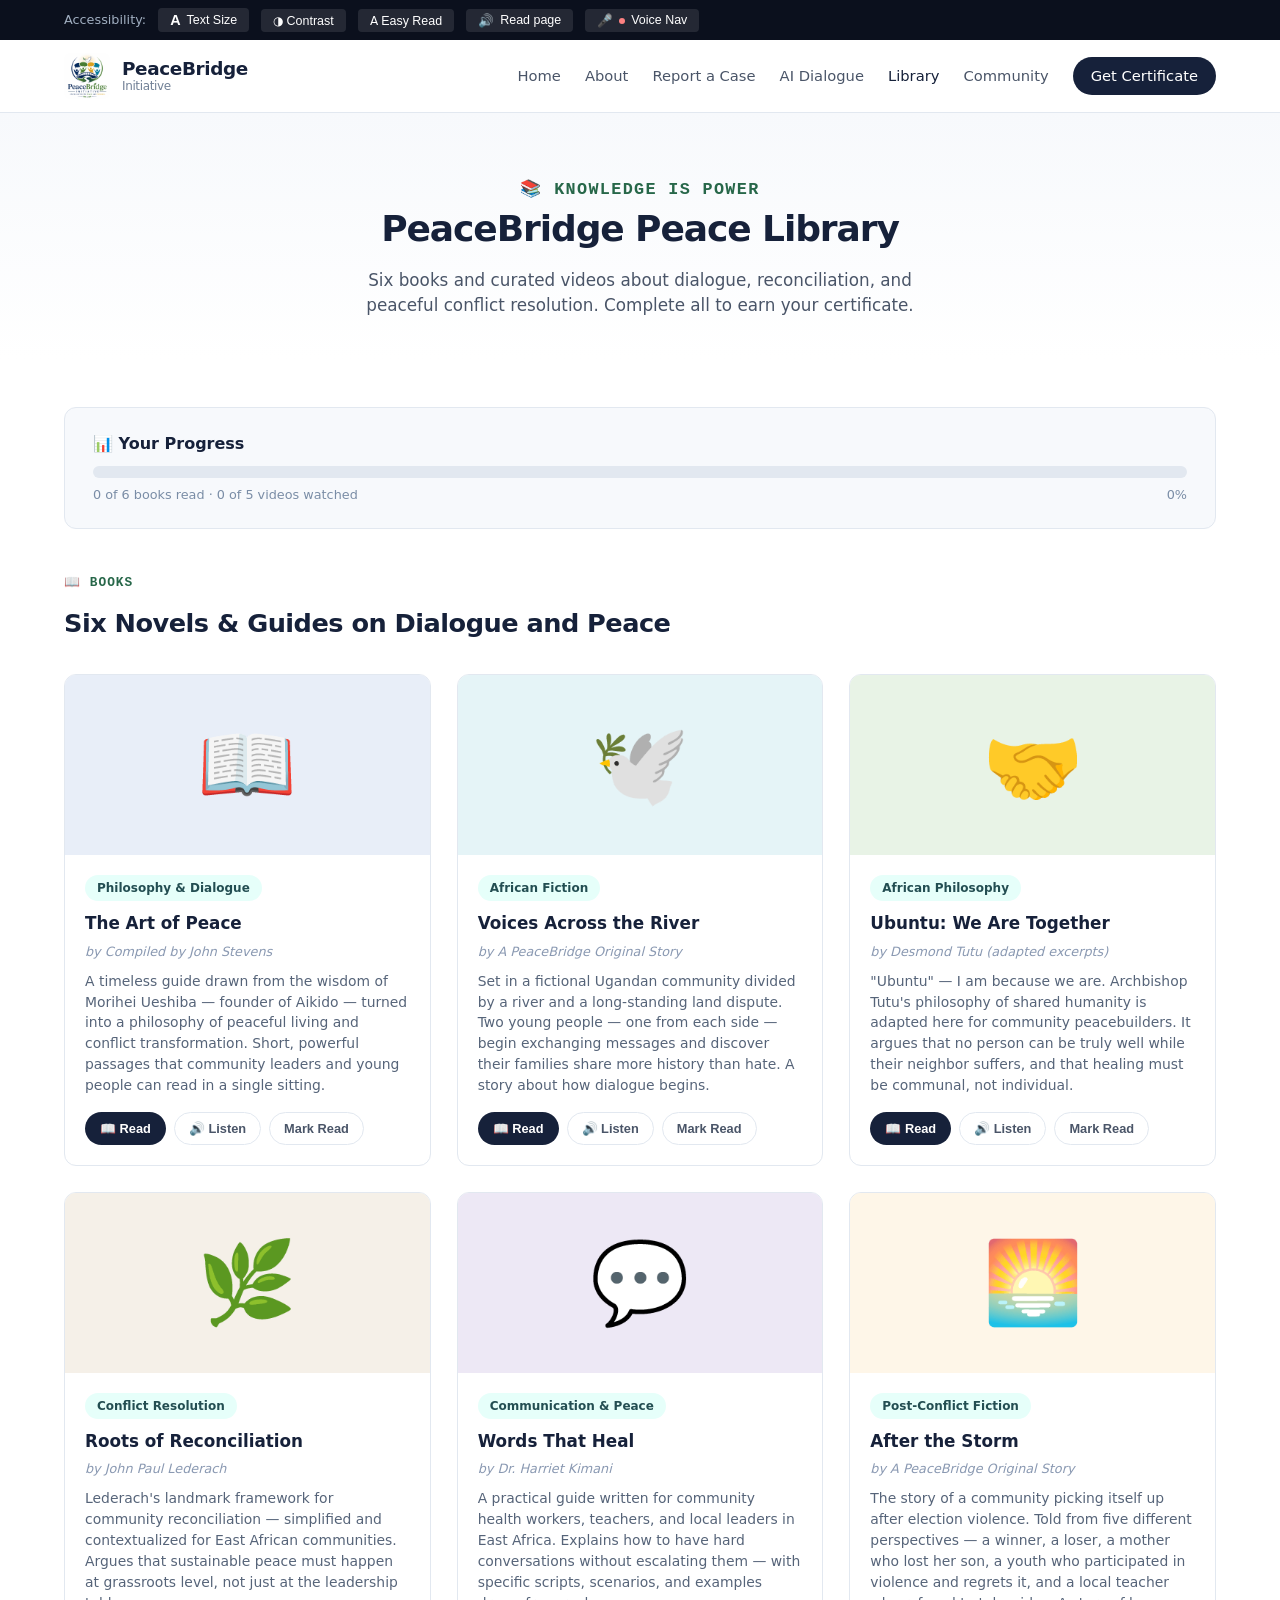
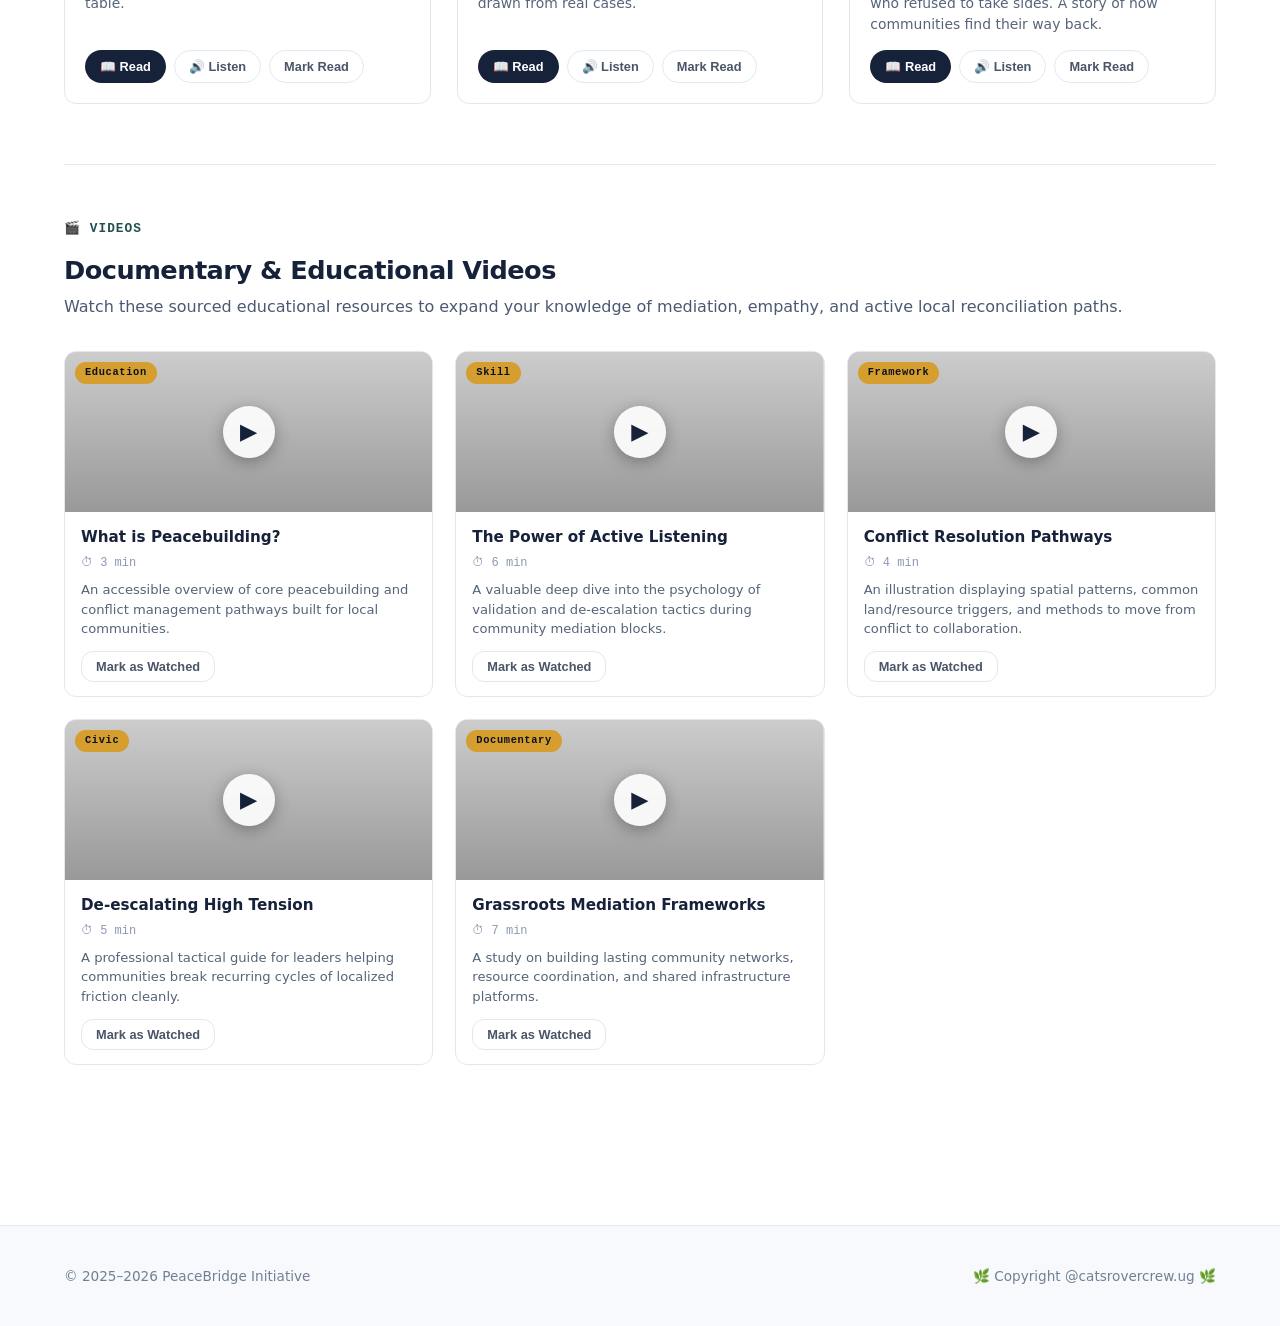
==== commit f2426173: "Add files via upload v2..uploading" ====
--- a/library.html
+++ b/library.html
@@ -1,410 +1,1007 @@
 <!DOCTYPE html>
 <html lang="en">
+
 <head>
-<meta charset="UTF-8">
-<meta name="viewport" content="width=device-width, initial-scale=1.0">
-<meta name="description" content="PeaceBridge Peace Library — six books and videos about dialogue and peaceful conflict resolution. Complete them to earn your certificate.">
-<title>Peace Library — PeaceBridge Initiative</title>
-<link rel="icon" type="image/png" sizes="32x32" href="/icon.jpeg">
-<link rel="stylesheet" href="style.css">
-<style>
-/* Progress bar at top */
-.lib-progress-bar{ background:var(--paper-dim); border-radius:var(--radius); padding:24px 28px; margin-bottom:40px; border:1px solid var(--paper-line); }
-.lib-progress-bar h3{ margin:0 0 10px; font-size:1rem; }
-.bar-track{ background:var(--paper-line); border-radius:10px; height:12px; overflow:hidden; }
-.bar-fill{ height:100%; border-radius:10px; background:linear-gradient(90deg,var(--green),var(--teal)); transition:width .5s ease; }
-.prog-nums{ display:flex; justify-content:space-between; margin-top:7px; font-size:.8rem; color:#7a8da6; }
-
-/* Book grid */
-.books-grid{ display:grid; grid-template-columns:repeat(3,1fr); gap:26px; }
-@media(max-width:900px){ .books-grid{ grid-template-columns:repeat(2,1fr); } }
-@media(max-width:560px){ .books-grid{ grid-template-columns:1fr; } }
-
-.book-card{
-  background:#fff; border:1px solid var(--paper-line); border-radius:var(--radius);
-  overflow:hidden; transition:transform .2s, box-shadow .2s;
-  display:flex; flex-direction:column;
-}
-.book-card:hover{ transform:translateY(-5px); box-shadow:0 16px 32px var(--shadow-c); }
-.book-cover{
-  height:180px; display:flex; align-items:center; justify-content:center;
-  font-size:5rem; position:relative;
-}
-.book-card.read .book-cover::after{
-  content:'✓ Read'; position:absolute; top:10px; right:10px;
-  background:var(--green); color:#fff; font-family:var(--font-mono); font-size:.68rem;
-  letter-spacing:.06em; padding:4px 10px; border-radius:20px; font-weight:700;
-}
-.book-body{ padding:20px; flex:1; display:flex; flex-direction:column; }
-.book-body h3{ font-size:1.05rem; margin-bottom:5px; }
-.book-author{ font-size:.8rem; color:#8a99b2; margin-bottom:10px; font-style:italic; }
-.book-body p{ font-size:.87rem; color:#566479; flex:1; }
-.book-actions{ display:flex; gap:8px; margin-top:16px; flex-wrap:wrap; }
-.book-actions .btn{ padding:8px 14px; font-size:.8rem; border-radius:20px; }
-
-/* Modal overlay */
-.modal-overlay{
-  display:none; position:fixed; inset:0; background:rgba(22,33,58,.6); z-index:2000;
-  align-items:center; justify-content:center; padding:20px;
-}
-.modal-overlay.open{ display:flex; }
-.modal{
-  background:#fff; border-radius:var(--radius); max-width:640px; width:100%;
-  max-height:85vh; overflow-y:auto; padding:34px; position:relative;
-  box-shadow:0 24px 64px rgba(0,0,0,.3);
-}
-.modal-close{
-  position:absolute; top:14px; right:16px; background:none; border:none;
-  font-size:1.4rem; cursor:pointer; color:#8a99b2;
-}
-.modal h2{ font-size:1.4rem; margin-bottom:6px; }
-.modal .byline{ font-style:italic; color:#8a99b2; font-size:.88rem; margin-bottom:18px; }
-.modal .chapter{ background:var(--paper-dim); border-radius:10px; padding:18px; margin-bottom:14px; font-size:.92rem; line-height:1.7; }
-.modal .chapter h4{ margin:0 0 10px; color:var(--navy); }
-.read-confirm{ background:linear-gradient(135deg,#E8F3E6,#D2EAD0); border-radius:10px; padding:16px 20px; margin-top:20px; }
-.read-confirm p{ font-size:.88rem; color:var(--green-deep); margin:0 0 12px; font-weight:600; }
-
-/* Videos section */
-.videos-grid{ display:grid; grid-template-columns:repeat(3,1fr); gap:22px; }
-@media(max-width:860px){ .videos-grid{ grid-template-columns:repeat(2,1fr); } }
-@media(max-width:520px){ .videos-grid{ grid-template-columns:1fr; } }
-.video-card{
-  background:#fff; border:1px solid var(--paper-line); border-radius:var(--radius); overflow:hidden;
-  transition:transform .2s, box-shadow .2s;
-}
-.video-card:hover{ transform:translateY(-4px); box-shadow:0 12px 24px var(--shadow-c); }
-.video-thumb{
-  background:linear-gradient(135deg,var(--navy),#234876);
-  height:140px; display:flex; align-items:center; justify-content:center; position:relative; cursor:pointer;
-}
-.play-btn{
-  width:52px; height:52px; border-radius:50%; background:rgba(255,255,255,.9);
-  display:flex; align-items:center; justify-content:center; font-size:1.4rem;
-  box-shadow:0 4px 16px rgba(0,0,0,.3); transition:transform .15s;
-}
-.video-thumb:hover .play-btn{ transform:scale(1.1); }
-.video-tag{ position:absolute; top:10px; left:10px; font-size:.65rem; font-family:var(--font-mono); letter-spacing:.06em; background:var(--gold); color:var(--navy-ink); padding:3px 10px; border-radius:20px; font-weight:700; }
-.video-body{ padding:14px 16px; }
-.video-body h4{ font-size:.95rem; margin-bottom:5px; }
-.video-body .dur{ font-size:.75rem; color:#8a99b2; font-family:var(--font-mono); }
-.video-card.watched .video-thumb::after{ content:'✓ Watched'; position:absolute; top:10px; right:10px; background:var(--green); color:#fff; font-family:var(--font-mono); font-size:.65rem; padding:3px 10px; border-radius:20px; font-weight:700; }
-
-/* Cert unlock banner */
-.cert-unlock-banner{
-  background:linear-gradient(135deg,#D9A53D,#B9842A); color:#fff;
-  border-radius:var(--radius); padding:28px 32px; text-align:center; margin-top:40px;
-  display:none;
-}
-.cert-unlock-banner.show{ display:block; animation: fadeInUp .5s ease; }
-@keyframes fadeInUp{ from{opacity:0;transform:translateY(20px);} to{opacity:1;transform:translateY(0);} }
-.cert-unlock-banner h2{ color:#fff; font-size:1.6rem; margin-bottom:8px; }
-.cert-unlock-banner p{ opacity:.9; margin-bottom:18px; }
-</style>
+  <meta charset="UTF-8">
+  <meta name="viewport" content="width=device-width, initial-scale=1.0">
+  <meta name="description"
+    content="PeaceBridge Peace Library — six books and videos about dialogue and peaceful conflict resolution. Complete them to earn your certificate.">
+  <title>Peace Library — PeaceBridge Initiative</title>
+  <link rel="icon" type="image/png" sizes="32x32" href="icon.jpeg">
+ 
+  <style>
+    /* Progress bar at top */
+    .lib-progress-bar {
+      background: var(--paper-dim);
+      border-radius: var(--radius);
+      padding: 24px 28px;
+      margin-bottom: 40px;
+      border: 1px solid var(--paper-line);
+    }
+
+    .lib-progress-bar h3 {
+      margin: 0 0 10px;
+      font-size: 1rem;
+    }
+
+    .bar-track {
+      background: var(--paper-line);
+      border-radius: 10px;
+      height: 12px;
+      overflow: hidden;
+    }
+
+    .bar-fill {
+      height: 100%;
+      border-radius: 10px;
+      background: linear-gradient(90deg, var(--green), var(--teal));
+      transition: width .5s ease;
+    }
+
+    .prog-nums {
+      display: flex;
+      justify-content: space-between;
+      margin-top: 7px;
+      font-size: .8rem;
+      color: #7a8da6;
+    }
+
+    /* Book grid */
+    .books-grid {
+      display: grid;
+      grid-template-columns: repeat(3, 1fr);
+      gap: 26px;
+    }
+
+    @media(max-width:900px) {
+      .books-grid {
+        grid-template-columns: repeat(2, 1fr);
+      }
+    }
+
+    @media(max-width:560px) {
+      .books-grid {
+        grid-template-columns: 1fr;
+      }
+    }
+
+    .book-card {
+      background: #fff;
+      border: 1px solid var(--paper-line);
+      border-radius: var(--radius);
+      overflow: hidden;
+      transition: transform .2s, box-shadow .2s;
+      display: flex;
+      flex-direction: column;
+    }
+
+    .book-card:hover {
+      transform: translateY(-5px);
+      box-shadow: 0 16px 32px var(--shadow-c);
+    }
+
+    .book-cover {
+      height: 180px;
+      display: flex;
+      align-items: center;
+      justify-content: center;
+      font-size: 5rem;
+      position: relative;
+    }
+
+    .book-card.read .book-cover::after {
+      content: '✓ Read';
+      position: absolute;
+      top: 10px;
+      right: 10px;
+      background: var(--green);
+      color: #fff;
+      font-family: var(--font-mono);
+      font-size: .68rem;
+      letter-spacing: .06em;
+      padding: 4px 10px;
+      border-radius: 20px;
+      font-weight: 700;
+    }
+
+    .book-body {
+      padding: 20px;
+      flex: 1;
+      display: flex;
+      flex-direction: column;
+    }
+
+    .book-body h3 {
+      font-size: 1.05rem;
+      margin-bottom: 5px;
+    }
+
+    .book-author {
+      font-size: .8rem;
+      color: #8a99b2;
+      margin-bottom: 10px;
+      font-style: italic;
+    }
+
+    .book-body p {
+      font-size: .87rem;
+      color: #566479;
+      flex: 1;
+    }
+
+    .book-actions {
+      display: flex;
+      gap: 8px;
+      margin-top: 16px;
+      flex-wrap: wrap;
+    }
+
+    .book-actions .btn {
+      padding: 8px 14px;
+      font-size: .8rem;
+      border-radius: 20px;
+    }
+
+    /* Modal overlay */
+    .modal-overlay {
+      display: none;
+      position: fixed;
+      inset: 0;
+      background: rgba(22, 33, 58, .6);
+      z-index: 2000;
+      align-items: center;
+      justify-content: center;
+      padding: 20px;
+    }
+
+    .modal-overlay.open {
+      display: flex;
+    }
+
+    .modal {
+      background: #fff;
+      border-radius: var(--radius);
+      max-width: 640px;
+      width: 100%;
+      max-height: 85vh;
+      overflow-y: auto;
+      padding: 34px;
+      position: relative;
+      box-shadow: 0 24px 64px rgba(0, 0, 0, .3);
+    }
+
+    .modal-close {
+      position: absolute;
+      top: 14px;
+      right: 16px;
+      background: none;
+      border: none;
+      font-size: 1.4rem;
+      cursor: pointer;
+      color: #8a99b2;
+    }
+
+    .modal h2 {
+      font-size: 1.4rem;
+      margin-bottom: 6px;
+    }
+
+    .modal .byline {
+      font-style: italic;
+      color: #8a99b2;
+      font-size: .88rem;
+      margin-bottom: 18px;
+    }
+
+    .modal .chapter {
+      background: var(--paper-dim);
+      border-radius: 10px;
+      padding: 18px;
+      margin-bottom: 14px;
+      font-size: .92rem;
+      line-height: 1.7;
+    }
+
+    .modal .chapter h4 {
+      margin: 0 0 10px;
+      color: var(--navy);
+    }
+
+    .read-confirm {
+      background: linear-gradient(135deg, #E8F3E6, #D2EAD0);
+      border-radius: 10px;
+      padding: 16px 20px;
+      margin-top: 20px;
+    }
+
+    .read-confirm p {
+      font-size: .88rem;
+      color: var(--green-deep);
+      margin: 0 0 12px;
+      font-weight: 600;
+    }
+
+    /* Videos section */
+    .videos-grid {
+      display: grid;
+      grid-template-columns: repeat(3, 1fr);
+      gap: 22px;
+    }
+
+    @media(max-width:860px) {
+      .videos-grid {
+        grid-template-columns: repeat(2, 1fr);
+      }
+    }
+
+    @media(max-width:520px) {
+      .videos-grid {
+        grid-template-columns: 1fr;
+      }
+    }
+
+    .video-card {
+      background: #fff;
+      border: 1px solid var(--paper-line);
+      border-radius: var(--radius);
+      overflow: hidden;
+      transition: transform .2s, box-shadow .2s;
+    }
+
+    .video-card:hover {
+      transform: translateY(-4px);
+      box-shadow: 0 12px 24px var(--shadow-c);
+    }
+
+    .video-thumb {
+      background: linear-gradient(135deg, var(--navy), #234876);
+      height: 160px;
+      display: flex;
+      align-items: center;
+      justify-content: center;
+      position: relative;
+      cursor: pointer;
+      background-size: cover !important;
+      background-position: center !important;
+    }
+
+    .play-btn {
+      width: 52px;
+      height: 52px;
+      border-radius: 50%;
+      background: rgba(255, 255, 255, .9);
+      display: flex;
+      align-items: center;
+      justify-content: center;
+      font-size: 1.4rem;
+      box-shadow: 0 4px 16px rgba(0, 0, 0, .3);
+      transition: transform .15s;
+    }
+
+    .video-thumb:hover .play-btn {
+      transform: scale(1.1);
+    }
+
+    .video-tag {
+      position: absolute;
+      top: 10px;
+      left: 10px;
+      font-size: .65rem;
+      font-family: var(--font-mono);
+      letter-spacing: .06em;
+      background: var(--gold);
+      color: var(--navy-ink);
+      padding: 3px 10px;
+      border-radius: 20px;
+      font-weight: 700;
+      z-index: 2;
+    }
+
+    .video-body {
+      padding: 14px 16px;
+    }
+
+    .video-body h4 {
+      font-size: .95rem;
+      margin-bottom: 5px;
+    }
+
+    .video-body .dur {
+      font-size: .75rem;
+      color: #8a99b2;
+      font-family: var(--font-mono);
+    }
+
+    .video-card.watched .video-thumb::after {
+      content: '✓ Watched';
+      position: absolute;
+      top: 10px;
+      right: 10px;
+      background: var(--green);
+      color: #fff;
+      font-family: var(--font-mono);
+      font-size: .65rem;
+      padding: 3px 10px;
+      border-radius: 20px;
+      font-weight: 700;
+      z-index: 2;
+    }
+
+    /* Responsive Video Container */
+    .video-container {
+      position: relative;
+      padding-bottom: 56.25%;
+      height: 0;
+      overflow: hidden;
+      border-radius: 8px;
+      margin-bottom: 18px;
+      background: #000;
+    }
+
+    .video-container iframe {
+      position: absolute;
+      top: 0;
+      left: 0;
+      width: 100%;
+      height: 100%;
+      border: 0;
+    }
+
+    /* Cert unlock banner */
+    .cert-unlock-banner {
+      background: linear-gradient(135deg, #D9A53D, #B9842A);
+      color: #fff;
+      border-radius: var(--radius);
+      padding: 28px 32px;
+      text-align: center;
+      margin-top: 40px;
+      display: none;
+    }
+
+    .cert-unlock-banner.show {
+      display: block;
+      animation: fadeInUp .5s ease;
+    }
+
+    @keyframes fadeInUp {
+      from {
+        opacity: 0;
+        transform: translateY(20px);
+      }
+
+      to {
+        opacity: 1;
+        transform: translateY(0);
+      }
+    }
+
+    .cert-unlock-banner h2 {
+      color: #fff;
+      font-size: 1.6rem;
+      margin-bottom: 8px;
+    }
+
+    .cert-unlock-banner p {
+      opacity: .9;
+      margin-bottom: 18px;
+    }
+
+    /* ==========================================================================
+   1. CORE VARIABLES & THEME SETUP
+   ========================================================================== */
+:root {
+  /* Editorial Palette */
+  --navy: #16213a;
+  --navy-ink: #0b101d;
+  --paper-dim: #f7f9fc;
+  --paper-line: #e2e8f0;
+  --shadow-c: rgba(22, 33, 58, 0.05);
+  
+  /* Accent Signifiers */
+  --green: #38a169;
+  --green-deep: #276749;
+  --teal: #319795;
+  --teal-deep: #234e52;
+  --gold: #d69e2e;
+  
+  /* Layout Architecture */
+  --radius: 12px;
+  --font-sans: system-ui, -apple-system, BlinkMacSystemFont, "Segoe UI", Roboto, Helvetica, Arial, sans-serif;
+  --font-mono: ui-monospace, SFMono-Regular, Menlo, Monaco, Consolas, "Liberation Mono", "Courier New", monospace;
+}
+
+/* ==========================================================================
+   2. GLOBAL RESET & BASE STYLES
+   ========================================================================== */
+*, *::before, *::after {
+  box-sizing: border-box;
+  margin: 0;
+  padding: 0;
+}
+
+body {
+  font-family: var(--font-sans);
+  background-color: #ffffff;
+  color: var(--navy);
+  line-height: 1.5;
+  -webkit-font-smoothing: antialiased;
+}
+
+.container {
+  width: 100%;
+  max-width: 1200px;
+  margin: 0 auto;
+  padding: 0 24px;
+}
+
+hr.div {
+  border: 0;
+  height: 1px;
+  background: var(--paper-line);
+}
+
+/* ==========================================================================
+   3. ACCESSIBILITY STRUCTS
+   ========================================================================== */
+.skip-link {
+  position: absolute;
+  top: -100px;
+  left: 20px;
+  background: var(--navy);
+  color: #fff;
+  padding: 10px 20px;
+  border-radius: 0 0 8px 8px;
+  z-index: 9999;
+  text-decoration: none;
+  font-weight: 600;
+  transition: top 0.2s ease;
+}
+.skip-link:focus { top: 0; }
+
+.a11y-bar {
+  background: var(--navy-ink);
+  color: #fff;
+  padding: 8px 0;
+  font-size: 0.8rem;
+}
+.a11y-bar .container {
+  display: flex;
+  align-items: center;
+  gap: 12px;
+  flex-wrap: wrap;
+}
+.a11y-label { color: #a0aec0; }
+.a11y-btn {
+  background: rgba(255, 255, 255, 0.1);
+  border: 0;
+  color: #fff;
+  padding: 4px 12px;
+  border-radius: 4px;
+  cursor: pointer;
+  font-size: 0.78rem;
+  display: inline-flex;
+  align-items: center;
+  gap: 6px;
+  transition: background 0.2s;
+}
+.a11y-btn:hover { background: rgba(255, 255, 255, 0.2); }
+.a11y-size-label { font-weight: bold; font-size: 0.9rem; }
+.dot { width: 6px; height: 6px; background: #fc8181; border-radius: 50%; display: inline-block; }
+
+/* ==========================================================================
+   4. NAVIGATION HEADER
+   ========================================================================== */
+.site-header {
+  background: #ffffff;
+  border-bottom: 1px solid var(--paper-line);
+  position: sticky;
+  top: 0;
+  z-index: 1000;
+}
+.nav {
+  max-width: 1200px;
+  margin: 0 auto;
+  padding: 0 24px;
+  height: 72px;
+  display: flex;
+  align-items: center;
+  justify-content: space-between;
+}
+.brand {
+  display: flex;
+  align-items: center;
+  gap: 12px;
+  text-decoration: none;
+  color: var(--navy);
+}
+.brand img { border-radius: 8px; object-fit: cover; }
+.brand-text { font-weight: 800; font-size: 1.15rem; line-height: 1.1; letter-spacing: -0.02em; }
+.brand-text small { display: block; font-size: 0.75rem; color: #718096; font-weight: 500; }
+
+.nav-links { display: flex; align-items: center; gap: 24px; }
+.nav-links a {
+  text-decoration: none;
+  color: #4a5568;
+  font-size: 0.92rem;
+  font-weight: 500;
+  transition: color 0.2s;
+}
+.nav-links a:hover, .nav-links a.active { color: var(--navy); }
+.nav-links a.nav-cta {
+  background: var(--navy);
+  color: #ffffff;
+  padding: 8px 18px;
+  border-radius: 20px;
+}
+.nav-links a.nav-cta:hover { background: var(--navy-ink); }
+
+.nav-toggle { display: none; background: none; border: 0; cursor: pointer; flex-direction: column; gap: 5px; }
+.nav-toggle span { width: 22px; height: 2px; background: var(--navy); border-radius: 2px; }
+
+@media(max-width: 768px) {
+  .nav-toggle { display: flex; }
+  .nav-links {
+    display: none; position: absolute; top: 72px; left: 0; width: 100%;
+    background: #fff; padding: 20px; border-bottom: 1px solid var(--paper-line);
+    flex-direction: column; gap: 16px; align-items: stretch; text-align: center;
+  }
+  .nav-links.open { display: flex; }
+}
+
+/* ==========================================================================
+   5. PAGE HERO SYSTEM
+   ========================================================================== */
+.page-hero {
+  background: linear-gradient(180deg, var(--paper-dim) 0%, #ffffff 100%);
+  padding: 64px 0 40px;
+  text-align: center;
+}
+.eyebrow {
+  display: inline-flex;
+  align-items: center;
+  gap: 6px;
+  font-size: 0.8rem;
+  font-family: var(--font-mono);
+  text-transform: uppercase;
+  letter-spacing: 0.08em;
+  font-weight: 700;
+  margin-bottom: 12px;
+}
+.page-hero h1 { font-size: 2.25rem; font-weight: 800; letter-spacing: -0.03em; margin-bottom: 12px; }
+.page-hero p { color: #4a5568; max-width: 600px; margin: 0 auto; font-size: 1.05rem; }
+
+.section-head { margin-bottom: 32px; }
+.section-head h2 { font-size: 1.6rem; font-weight: 800; letter-spacing: -0.02em; margin-bottom: 6px; }
+
+/* ==========================================================================
+   6. UI PILLS & REUSABLE BUTTON ELEMENTS
+   ========================================================================== */
+.pill {
+  display: inline-block;
+  padding: 4px 12px;
+  border-radius: 20px;
+  font-weight: 600;
+}
+.pill-green { background: #e6fffa; color: var(--teal-deep); }
+
+.btn {
+  display: inline-flex;
+  align-items: center;
+  justify-content: center;
+  padding: 10px 20px;
+  font-weight: 600;
+  font-size: 0.88rem;
+  border-radius: var(--radius);
+  border: 1px solid transparent;
+  cursor: pointer;
+  text-decoration: none;
+  transition: background 0.2s, transform 0.1s;
+}
+.btn:active { transform: scale(0.98); }
+.btn-primary { background: var(--navy); color: #fff; }
+.btn-primary:hover { background: var(--navy-ink); }
+.btn-outline { background: transparent; border-color: var(--paper-line); color: #4a5568; }
+.btn-outline:hover { background: var(--paper-dim); color: var(--navy); }
+.btn-green { background: var(--green); color: #fff; }
+.btn-green:hover { background: var(--green-deep); }
+.btn-teal { background: var(--teal); color: #fff; }
+.btn-teal:hover { background: var(--teal-deep); }
+.btn-lg { padding: 14px 28px; font-size: 1rem; border-radius: 30px; }
+
+/* ==========================================================================
+   7. FOOTER SYSTEM
+   ========================================================================== */
+footer {
+  background: var(--paper-dim);
+  border-top: 1px solid var(--paper-line);
+  padding: 40px 0;
+  margin-top: 80px;
+}
+.footer-bottom {
+  display: flex;
+  justify-content: space-between;
+  align-items: center;
+  flex-wrap: wrap;
+  gap: 16px;
+  font-size: 0.85rem;
+  color: #718096;
+}
+
+/* ==========================================================================
+   8. BACK TO TOP BUTTON
+   ========================================================================== */
+.to-top {
+  position: fixed;
+  bottom: 24px;
+  right: 24px;
+  width: 44px;
+  height: 44px;
+  background: #ffffff;
+  border: 1px solid var(--paper-line);
+  border-radius: 50%;
+  box-shadow: 0 4px 12px rgba(0, 0, 0, 0.08);
+  cursor: pointer;
+  font-size: 1.1rem;
+  display: flex;
+  align-items: center;
+  justify-content: center;
+  opacity: 0;
+  pointer-events: none;
+  transition: opacity 0.2s, transform 0.2s;
+  z-index: 99;
+}
+.to-top.show { opacity: 1; pointer-events: auto; }
+.to-top:hover { transform: translateY(-3px); background: var(--paper-dim); }
+  </style>
 </head>
+
 <body>
-<a href="#main-content" class="skip-link">Skip to main content</a>
-
-<div class="a11y-bar" role="toolbar" aria-label="Accessibility tools">
-  <div class="container">
-    <span class="a11y-label">Accessibility:</span>
-    <button class="a11y-btn" data-action="font-size"><span class="a11y-size-label">A</span> Text Size</button>
-    <button class="a11y-btn" data-action="contrast" aria-pressed="false">◑ Contrast</button>
-    <button class="a11y-btn" data-action="dyslexic" aria-pressed="false">𝖠 Easy Read</button>
-    <button class="a11y-btn" data-action="read-page" aria-pressed="false">🔊 <span class="a11y-label-text">Read page</span></button>
-    <button class="a11y-btn" data-action="voice-nav">🎤 <span><span class="dot"></span></span> Voice Nav</button>
-  </div>
-</div>
-
-<header class="site-header" role="banner">
-  <nav class="nav" aria-label="Main navigation">
-    <a class="brand" href="index.html"><img src="/icon.jpeg" alt="PeaceBridge" width="46" height="46"><div class="brand-text">PeaceBridge<small>Initiative</small></div></a>
-    <button class="nav-toggle" aria-expanded="false" aria-controls="nav-links" aria-label="Open menu"><span></span><span></span><span></span></button>
-    <div class="nav-links" id="nav-links">
-      <a href="index.html">Home</a><a href="about.html">About</a><a href="report.html">Report a Case</a>
-      <a href="dialogue.html">AI Dialogue</a><a href="library.html" class="active" aria-current="page">Library</a>
-      <a href="community.html">Community</a><a href="certificate.html" class="nav-cta">Get Certificate</a>
-    </div>
-  </nav>
-</header>
-
-<main id="main-content">
-  <div class="page-hero">
+  <a href="#main-content" class="skip-link">Skip to main content</a>
+
+  <div class="a11y-bar" role="toolbar" aria-label="Accessibility tools">
     <div class="container">
-      <p class="eyebrow" style="justify-content:center;color:var(--green-deep);">📚 Knowledge is Power</p>
-      <h1>PeaceBridge Peace Library</h1>
-      <p>Six books and curated videos about dialogue, reconciliation, and peaceful conflict resolution. Complete all to earn your certificate.</p>
+      <span class="a11y-label">Accessibility:</span>
+      <button class="a11y-btn" data-action="font-size"><span class="a11y-size-label">A</span> Text Size</button>
+      <button class="a11y-btn" data-action="contrast" aria-pressed="false">◑ Contrast</button>
+      <button class="a11y-btn" data-action="dyslexic" aria-pressed="false">𝖠 Easy Read</button>
+      <button class="a11y-btn" data-action="read-page" aria-pressed="false">🔊 <span class="a11y-label-text">Read
+          page</span></button>
+      <button class="a11y-btn" data-action="voice-nav">🎤 <span><span class="dot"></span></span> Voice Nav</button>
     </div>
   </div>
 
-  <section style="padding:48px 0 80px;">
-    <div class="container">
-
-      <!-- Progress bar -->
-      <div class="lib-progress-bar reveal" role="region" aria-label="Your reading progress">
-        <h3>📊 Your Progress</h3>
-        <div class="bar-track"><div class="bar-fill" id="progress-bar" style="width:0%" role="progressbar" aria-valuemin="0" aria-valuemax="100" aria-valuenow="0" aria-label="Reading progress"></div></div>
-        <div class="prog-nums">
-          <span id="prog-label">0 of 6 books read · 0 of 5 videos watched</span>
-          <span id="prog-pct">0%</span>
+  <header class="site-header" role="banner">
+    <nav class="nav" aria-label="Main navigation">
+      <a class="brand" href="index.html"><img src="icon.jpeg" alt="PeaceBridge" width="46" height="46">
+        <div class="brand-text">PeaceBridge<small>Initiative</small></div>
+      </a>
+      <button class="nav-toggle" aria-expanded="false" aria-controls="nav-links"
+        aria-label="Open menu"><span></span><span></span><span></span></button>
+      <div class="nav-links" id="nav-links">
+        <a href="index.html">Home</a><a href="about.html">About</a><a href="report.html">Report a Case</a>
+        <a href="dialogue.html">AI Dialogue</a><a href="library.html" class="active" aria-current="page">Library</a>
+        <a href="community.html">Community</a><a href="certificate.html" class="nav-cta">Get Certificate</a>
+      </div>
+    </nav>
+  </header>
+
+  <main id="main-content">
+    <div class="page-hero">
+      <div class="container">
+        <p class="eyebrow" style="justify-content:center;color:var(--green-deep);">📚 Knowledge is Power</p>
+        <h1>PeaceBridge Peace Library</h1>
+        <p>Six books and curated videos about dialogue, reconciliation, and peaceful conflict resolution. Complete all
+          to earn your certificate.</p>
+      </div>
+    </div>
+
+    <section style="padding:48px 0 80px;">
+      <div class="container">
+
+        <!-- Progress bar -->
+        <div class="lib-progress-bar reveal" role="region" aria-label="Your reading progress">
+          <h3>📊 Your Progress</h3>
+          <div class="bar-track">
+            <div class="bar-fill" id="progress-bar" style="width:0%" role="progressbar" aria-valuemin="0"
+              aria-valuemax="100" aria-valuenow="0" aria-label="Reading progress"></div>
+          </div>
+          <div class="prog-nums">
+            <span id="prog-label">0 of 6 books read · 0 of 5 videos watched</span>
+            <span id="prog-pct">0%</span>
+          </div>
         </div>
+
+        <!-- BOOKS -->
+        <div id="books" aria-label="Peace books section">
+          <div class="section-head reveal" style="text-align:left;max-width:100%;">
+            <p class="eyebrow" style="color:var(--green-deep);">📖 Books</p>
+            <h2>Six Novels &amp; Guides on Dialogue and Peace</h2>
+          </div>
+          <div class="books-grid stagger" id="books-grid"></div>
+        </div>
+
+        <hr class="div" style="margin:60px 0 50px;">
+
+        <!-- VIDEOS -->
+        <div id="videos" aria-label="Peace videos section">
+          <div class="section-head reveal" style="text-align:left;max-width:100%;">
+            <p class="eyebrow" style="color:var(--teal-deep);">🎬 Videos</p>
+            <h2>Documentary &amp; Educational Videos</h2>
+            <p style="color:#4b5a72;">Watch these sourced educational resources to expand your knowledge of mediation,
+              empathy, and active local reconciliation paths.</p>
+          </div>
+          <div class="videos-grid stagger" id="videos-grid"></div>
+        </div>
+
+        <!-- Certificate unlock -->
+        <div class="cert-unlock-banner" id="cert-banner" role="alert" aria-live="polite">
+          <div style="font-size:3rem;margin-bottom:10px;" aria-hidden="true">🏅</div>
+          <h2>You've Completed the Library!</h2>
+          <p>Congratulations! You have read all six books and watched the videos. Your PeaceBridge Certificate is ready
+            to be generated.</p>
+          <a href="certificate.html" class="btn btn-primary btn-lg">🎓 Get My Certificate Now →</a>
+        </div>
+
       </div>
-
-      <!-- BOOKS -->
-      <div id="books" aria-label="Peace books section">
-        <div class="section-head reveal" style="text-align:left;max-width:100%;">
-          <p class="eyebrow" style="color:var(--green-deep);">📖 Books</p>
-          <h2>Six Novels &amp; Guides on Dialogue and Peace</h2>
-        </div>
-        <div class="books-grid stagger" id="books-grid"></div>
-      </div>
-
-      <hr class="div" style="margin:60px 0 50px;">
-
-      <!-- VIDEOS -->
-      <div id="videos" aria-label="Peace videos section">
-        <div class="section-head reveal" style="text-align:left;max-width:100%;">
-          <p class="eyebrow" style="color:var(--teal-deep);">🎬 Videos</p>
-          <h2>Documentary &amp; Educational Videos</h2>
-          <p style="color:#4b5a72;">Watch these videos as part of your journey. Even cartoon illustrations count — peace education meets everyone where they are.</p>
-        </div>
-        <div class="videos-grid stagger" id="videos-grid"></div>
-      </div>
-
-      <!-- Certificate unlock -->
-      <div class="cert-unlock-banner" id="cert-banner" role="alert" aria-live="polite">
-        <div style="font-size:3rem;margin-bottom:10px;" aria-hidden="true">🏅</div>
-        <h2>You've Completed the Library!</h2>
-        <p>Congratulations! You have read all six books and watched the videos. Your PeaceBridge Certificate is ready to be generated.</p>
-        <a href="certificate.html" class="btn btn-primary btn-lg">🎓 Get My Certificate Now →</a>
-      </div>
-
-    </div>
-  </section>
-</main>
-
-<!-- Book Modal -->
-<div class="modal-overlay" id="book-modal" role="dialog" aria-modal="true" aria-labelledby="modal-title" onclick="if(event.target===this)closeModal()">
-  <div class="modal">
-    <button class="modal-close" onclick="closeModal()" aria-label="Close book">✕</button>
-    <div id="modal-content"></div>
-  </div>
-</div>
-
-<!-- Video Modal -->
-<div class="modal-overlay" id="video-modal" role="dialog" aria-modal="true" aria-labelledby="vmodal-title" onclick="if(event.target===this)closeVideoModal()">
-  <div class="modal">
-    <button class="modal-close" onclick="closeVideoModal()" aria-label="Close video">✕</button>
-    <div id="vmodal-content"></div>
-  </div>
-</div>
-
-<footer role="contentinfo">
-  <div class="container">
-    <div class="footer-bottom" style="border-top:none;padding-top:0;">
-      <span>© 2025–2026 PeaceBridge Initiative</span>
-      <span>🌿 Copyright @catsrovercrew.ug 🌿</span>
+    </section>
+  </main>
+
+  <!-- Book Modal -->
+  <div class="modal-overlay" id="book-modal" role="dialog" aria-modal="true" aria-labelledby="modal-title"
+    onclick="if(event.target===this)closeModal()">
+    <div class="modal">
+      <button class="modal-close" onclick="closeModal()" aria-label="Close book">✕</button>
+      <div id="modal-content"></div>
     </div>
   </div>
-</footer>
-
-<button class="to-top" aria-label="Back to top">↑</button>
-<script src="app.js"></script>
-<script>
-const BOOKS = [
-  {
-    id:'b1', emoji:'📖', color:'#E8EEF8', title:'The Art of Peace',
-    author:'Compiled by John Stevens', genre:'Philosophy & Dialogue',
-    summary:'A timeless guide drawn from the wisdom of Morihei Ueshiba — founder of Aikido — turned into a philosophy of peaceful living and conflict transformation. Short, powerful passages that community leaders and young people can read in a single sitting.',
-    chapters:[
-      {title:'Chapter 1 — The Path Begins', text:'Peace is not achieved through force, but through understanding. When we look at our opponent and see a human being with their own fears and hopes, the conflict changes its shape entirely. We no longer fight an enemy; we try to heal a shared wound.'},
-      {title:'Chapter 2 — Words as Weapons or Bridges', text:'Before you speak in anger, ask: will these words build or burn? A harsh word said in one second can take ten years of friendship to repair. But a word spoken with genuine understanding can end a conflict that lasted a generation.'},
-      {title:'Chapter 3 — The Strength in Stepping Back', text:'True courage is not the willingness to fight — it is the willingness to listen when everything in you wants to shout. Communities that find peace have usually found one person who chose to listen first.'},
-    ]
-  },
-  {
-    id:'b2', emoji:'🕊️', color:'#E5F4F7', title:'Voices Across the River',
-    author:'A PeaceBridge Original Story', genre:'African Fiction',
-    summary:'Set in a fictional Ugandan community divided by a river and a long-standing land dispute. Two young people — one from each side — begin exchanging messages and discover their families share more history than hate. A story about how dialogue begins.',
-    chapters:[
-      {title:'Part 1 — The Divided Village', text:'The river had always been there. But the line people drew across it was newer — only twenty years old, drawn in the ink of an old court paper that nobody had ever truly accepted. Amara stood on her side and looked across at the smoke from the other family\'s cook-fire. She had never spoken to anyone over there. Her mother said she never should.'},
-      {title:'Part 2 — The First Letter', text:'"My name is Okello," the note said. It had been tied to a stone and thrown across the river. Amara nearly didn\'t pick it up. But curiosity is a powerful thing. She wrote back: "My name is Amara. Why are you writing to me?" From that day, everything slowly began to change.'},
-      {title:'Part 3 — What the Elders Never Said', text:'When the two young people finally met — face to face, at the bridge that nobody used — they discovered something the elders had never told them. Their grandfathers had been friends. The dispute was never about hatred; it was about a boundary mark that had shifted in a flood, and pride that had grown too large to admit a mistake.'},
-    ]
-  },
-  {
-    id:'b3', emoji:'🤝', color:'#E8F3E6', title:'Ubuntu: We Are Together',
-    author:'Desmond Tutu (adapted excerpts)', genre:'African Philosophy',
-    summary:'"Ubuntu" — I am because we are. Archbishop Tutu\'s philosophy of shared humanity is adapted here for community peacebuilders. It argues that no person can be truly well while their neighbor suffers, and that healing must be communal, not individual.',
-    chapters:[
-      {title:'Chapter 1 — I Am Because We Are', text:'Ubuntu is not just a word — it is a way of seeing the world. It says: my humanity is bound up in yours. When you are diminished, when you are hurt, when you are humiliated — something in me is diminished too. We cannot build walls and call ourselves healthy.'},
-      {title:'Chapter 2 — The Truth and Reconciliation Model', text:'After South Africa\'s darkest years, communities did not choose revenge — they chose to sit together in halls and speak the truth aloud. Perpetrators confessed. Victims spoke. The whole country witnessed. It was not comfortable. But it began to heal what decades of courts and prisons could not.'},
-      {title:'Chapter 3 — Forgiveness Is Not Weakness', text:'People often confuse forgiveness with forgetting, or with saying the wrong was acceptable. It is neither. Forgiveness is choosing not to carry the weight of another person\'s wrong inside your own body. It is something you do for yourself — so you can walk without that burden.'},
-    ]
-  },
-  {
-    id:'b4', emoji:'🌿', color:'#F5F0E8', title:'Roots of Reconciliation',
-    author:'John Paul Lederach', genre:'Conflict Resolution',
-    summary:'Lederach\'s landmark framework for community reconciliation — simplified and contextualized for East African communities. Argues that sustainable peace must happen at grassroots level, not just at the leadership table.',
-    chapters:[
-      {title:'Chapter 1 — Peace at the Grassroots', text:'International agreements rarely filter down to the village. The farmer who lost livestock, the woman whose home was burned, the young man who was beaten — they do not attend summits. Peace must be built where they live, by the people around them.'},
-      {title:'Chapter 2 — The Cycle of Violence and How to Break It', text:'Violence is almost always a cycle: an act produces hurt, hurt produces anger, anger produces retaliation, retaliation produces more hurt. Breaking this cycle requires someone to choose not to retaliate. That person is rarely celebrated in the moment. But they are always the one history thanks.'},
-      {title:'Chapter 3 — Building Platforms for Dialogue', text:'Every village already has the infrastructure for peace: the community hall, the church or mosque, the women\'s group, the market. The question is whether leaders are willing to use these spaces for honest, structured conversation between the sides of a conflict.'},
-    ]
-  },
-  {
-    id:'b5', emoji:'💬', color:'#EDE8F5', title:'Words That Heal',
-    author:'Dr. Harriet Kimani', genre:'Communication & Peace',
-    summary:'A practical guide written for community health workers, teachers, and local leaders in East Africa. Explains how to have hard conversations without escalating them — with specific scripts, scenarios, and examples drawn from real cases.',
-    chapters:[
-      {title:'Chapter 1 — The Language of De-escalation', text:'There are certain phrases that consistently reduce conflict: "Help me understand your side." "I hear that this has been painful for you." "What would make this feel fair?" These are not magic words, but they signal to the other person that you are not a threat — and that opens the door.'},
-      {title:'Chapter 2 — When Emotions Are Running High', text:'The brain under extreme stress cannot process nuance. When someone is flooded with fear or rage, they cannot hear complex arguments — only basic signals of safety or threat. De-escalation means first reducing the threat signals: lower your voice, create physical space, speak slowly.'},
-      {title:'Chapter 3 — Mediation Basics for Community Leaders', text:'A good mediator does three things: ensures both parties feel equally heard, separates the people from the problem, and focuses the conversation on interests rather than positions. "I want the land" is a position. "I need to feed my family" is an interest. Interests can almost always be negotiated.'},
-    ]
-  },
-  {
-    id:'b6', emoji:'🌅', color:'#FEF6E8', title:'After the Storm',
-    author:'A PeaceBridge Original Story', genre:'Post-Conflict Fiction',
-    summary:'The story of a community picking itself up after election violence. Told from five different perspectives — a winner, a loser, a mother who lost her son, a youth who participated in violence and regrets it, and a local teacher who refused to take sides. A story of how communities find their way back.',
-    chapters:[
-      {title:'Perspective 1 — The Winner', text:'"I won. I should feel good. But the streets were quiet in a way that felt wrong. Half the village hadn\'t come to the celebration. I looked at the faces of those who did, and I realized: this was not what victory was supposed to look like. My uncle had thrown a stone at our neighbor\'s roof. That stone was thrown in my name. How do I live with that?"'},
-      {title:'Perspective 3 — The Teacher', text:'"They came to me from both sides, on different days, and each asked me if I agreed with them. I told them the same thing both times: I am not here to agree with anyone. I am here to help you think clearly. My classroom has children from every family involved in this conflict. I refuse to let their parents\' choices define what happens inside these walls."'},
-      {title:'Perspective 5 — The Youth Who Regrets', text:'"We thought it was about justice. We told ourselves we were defending our community. But when it was over and I looked at what we had done — the broken things, the hurt people — I could not pretend anymore. I was seventeen. I thought power meant force. It took me two years to understand that I had chosen the easier option, not the braver one."'},
-    ]
-  }
-];
-
-const VIDEOS = [
-  { id:'v1', title:'What is Peacebuilding?', tag:'Education', dur:'8 min', emoji:'🎓', color:'#1B3358', desc:'An animated introduction to the core concepts of peacebuilding — conflict transformation, dialogue, mediation — designed for young people and first-time learners.' },
-  { id:'v2', title:'The Power of Listening', tag:'Skill', dur:'12 min', emoji:'👂', color:'#3F7D3F', desc:'A documentary about how communities in post-conflict regions transformed their relationships through active, structured listening. Real stories from Uganda, Rwanda and Kenya.' },
-  { id:'v3', title:'Peace Cartoon: The Two Villages', tag:'Cartoon', dur:'6 min', emoji:'🎨', color:'#D9A53D', desc:'An animated cartoon story showing two villages that chose dialogue over a water dispute. Perfect for children and community education sessions. Subtitled in English.' },
-  { id:'v4', title:'Elections Without Violence', tag:'Civic', dur:'15 min', emoji:'🗳️', color:'#2E8C9E', desc:'A civic education video explaining citizens\' rights, the voting process, how to report election irregularities, and how communities have managed post-election tensions peacefully.' },
-  { id:'v5', title:'Women as Peacemakers', tag:'Documentary', dur:'18 min', emoji:'👩', color:'#8B4F9E', desc:'A powerful documentary profiling women across East Africa who have led peace processes in their communities — often without being asked to, and often despite being the most affected by conflict.' },
-];
-
-let booksRead = PB.store.get('books_read',[]);
-let videosWatched = PB.store.get('videos_watched',[]);
-
-function renderBooks(){
-  const grid = document.getElementById('books-grid');
-  grid.innerHTML = BOOKS.map(b=>{
-    const isRead = booksRead.includes(b.id);
-    return `
-    <div class="book-card ${isRead?'read':''} reveal" id="book-${b.id}">
+
+  <!-- Video Modal -->
+  <div class="modal-overlay" id="video-modal" role="dialog" aria-modal="true" aria-labelledby="vmodal-title"
+    onclick="if(event.target===this)closeVideoModal()">
+    <div class="modal">
+      <button class="modal-close" onclick="closeVideoModal()" aria-label="Close video">✕</button>
+      <div id="vmodal-content"></div>
+    </div>
+  </div>
+
+  <footer role="contentinfo">
+    <div class="container">
+      <div class="footer-bottom" style="border-top:none;padding-top:0;">
+        <span>© 2025–2026 PeaceBridge Initiative</span>
+        <span>🌿 Copyright @catsrovercrew.ug 🌿</span>
+      </div>
+    </div>
+  </footer>
+
+  <button class="to-top" aria-label="Back to top">↑</button>
+  
+  <script>
+    const BOOKS = [
+      {
+        id: 'b1', emoji: '📖', color: '#E8EEF8', title: 'The Art of Peace',
+        author: 'Compiled by John Stevens', genre: 'Philosophy & Dialogue',
+        summary: 'A timeless guide drawn from the wisdom of Morihei Ueshiba — founder of Aikido — turned into a philosophy of peaceful living and conflict transformation. Short, powerful passages that community leaders and young people can read in a single sitting.',
+        chapters: [
+          { title: 'Chapter 1 — The Path Begins', text: 'Peace is not achieved through force, but through understanding. When we look at our opponent and see a human being with their own fears and hopes, the conflict changes its shape entirely. We no longer fight an enemy; we try to heal a shared wound.' },
+          { title: 'Chapter 2 — Words as Weapons or Bridges', text: 'Before you speak in anger, ask: will these words build or burn? A harsh word said in one second can take ten years of friendship to repair. But a word spoken with genuine understanding can end a conflict that lasted a generation.' },
+          { title: 'Chapter 3 — The Strength in Stepping Back', text: 'True courage is not the willingness to fight — it is the willingness to listen when everything in you wants to shout. Communities that find peace have usually found one person who chose to listen first.' },
+        ]
+      },
+      {
+        id: 'b2', emoji: '🕊️', color: '#E5F4F7', title: 'Voices Across the River',
+        author: 'A PeaceBridge Original Story', genre: 'African Fiction',
+        summary: 'Set in a fictional Ugandan community divided by a river and a long-standing land dispute. Two young people — one from each side — begin exchanging messages and discover their families share more history than hate. A story about how dialogue begins.',
+        chapters: [
+          { title: 'Part 1 — The Divided Village', text: 'The river had always been there. But the line people drew across it was newer — only twenty years old, drawn in the ink of an old court paper that nobody had ever truly accepted. Amara stood on her side and looked across at the smoke from the other family\'s cook-fire. She had never spoken to anyone over there. Her mother said she never should.' },
+          { title: 'Part 2 — The First Letter', text: '"My name is Okello," the note said. It had been tied to a stone and thrown across the river. Amara nearly didn\'t pick it up. But curiosity is a powerful thing. She wrote back: "My name is Amara. Why are you writing to me?" From that day, everything slowly began to change.' },
+          { title: 'Part 3 — What the Elders Never Said', text: 'When the two young people finally met — face to face, at the bridge that nobody used — they discovered something the elders had never told them. Their grandfathers had been friends. The dispute was never about hatred; it was about a boundary mark that had shifted in a flood, and pride that had grown too large to admit a mistake.' },
+        ]
+      },
+      {
+        id: 'b3', emoji: '🤝', color: '#E8F3E6', title: 'Ubuntu: We Are Together',
+        author: 'Desmond Tutu (adapted excerpts)', genre: 'African Philosophy',
+        summary: '"Ubuntu" — I am because we are. Archbishop Tutu\'s philosophy of shared humanity is adapted here for community peacebuilders. It argues that no person can be truly well while their neighbor suffers, and that healing must be communal, not individual.',
+        chapters: [
+          { title: 'Chapter 1 — I Am Because We Are', text: 'Ubuntu is not just a word — it is a way of seeing the world. It says: my humanity is bound up in yours. When you are diminished, when you are hurt, when you are humiliated — something in me is diminished too. We cannot build walls and call ourselves healthy.' },
+          { title: 'Chapter 2 — The Truth and Reconciliation Model', text: 'After South Africa\'s darkest years, communities did not choose revenge — they chose to sit together in halls and speak the truth aloud. Perpetrators confessed. Victims spoke. The whole country witnessed. It was not comfortable. But it began to heal what decades of courts and prisons could not.' },
+          { title: 'Chapter 3 — Forgiveness Is Not Weakness', text: 'People often confuse forgiveness with forgetting, or with saying the wrong was acceptable. It is neither. Forgiveness is choosing not to carry the weight of another person\'s wrong inside your own body. It is something you do for yourself — so you can walk without that burden.' },
+        ]
+      },
+      {
+        id: 'b4', emoji: '🌿', color: '#F5F0E8', title: 'Roots of Reconciliation',
+        author: 'John Paul Lederach', genre: 'Conflict Resolution',
+        summary: 'Lederach\'s landmark framework for community reconciliation — simplified and contextualized for East African communities. Argues that sustainable peace must happen at grassroots level, not just at the leadership table.',
+        chapters: [
+          { title: 'Chapter 1 — Peace at the Grassroots', text: 'International agreements rarely filter down to the village. The farmer who lost livestock, the woman whose home was burned, the young man who was beaten — they do not attend summits. Peace must be built where they live, by the people around them.' },
+          { title: 'Chapter 2 — The Cycle of Violence and How to Break It', text: 'Violence is almost always a cycle: an act produces hurt, hurt produces anger, anger produces retaliation, retaliation produces more hurt. Breaking this cycle requires someone to choose not to retaliate. That person is rarely celebrated in the moment. But they are always the one history thanks.' },
+          { title: 'Chapter 3 — Building Platforms for Dialogue', text: 'Every village already has the infrastructure for peace: the community hall, the church or mosque, the women\'s group, the market. The question is whether leaders are willing to use these spaces for honest, structured conversation between the sides of a conflict.' },
+        ]
+      },
+      {
+        id: 'b5', emoji: '💬', color: '#EDE8F5', title: 'Words That Heal',
+        author: 'Dr. Harriet Kimani', genre: 'Communication & Peace',
+        summary: 'A practical guide written for community health workers, teachers, and local leaders in East Africa. Explains how to have hard conversations without escalating them — with specific scripts, scenarios, and examples drawn from real cases.',
+        chapters: [
+          { title: 'Chapter 1 — The Language of De-escalation', text: 'There are certain phrases that consistently reduce conflict: "Help me understand your side." "I hear that this has been painful for you." "What would make this feel fair?" These are not magic words, but they signal to the other person that you are not a threat — and that opens the door.' },
+          { title: 'Chapter 2 — When Emotions Are Running High', text: 'The brain under extreme stress cannot process nuance. When someone is flooded with fear or rage, they cannot hear complex arguments — only basic signals of safety or threat. De-escalation means first reducing the threat signals: lower your voice, create physical space, speak slowly.' },
+          { title: 'Chapter 3 — Mediation Basics for Community Leaders', text: 'A good mediator does three things: ensures both parties feel equally heard, separates the people from the problem, and focuses the conversation on interests rather than positions. "I want the land" is a position. "I need to feed my family" is an interest. Interests can almost always be negotiated.' },
+        ]
+      },
+      {
+        id: 'b6', emoji: '🌅', color: '#FEF6E8', title: 'After the Storm',
+        author: 'A PeaceBridge Original Story', genre: 'Post-Conflict Fiction',
+        summary: 'The story of a community picking itself up after election violence. Told from five different perspectives — a winner, a loser, a mother who lost her son, a youth who participated in violence and regrets it, and a local teacher who refused to take sides. A story of how communities find their way back.',
+        chapters: [
+          { title: 'Perspective 1 — The Winner', text: '"I won. I should feel good. But the streets were quiet in a way that felt wrong. Half the village hadn\'t come to the celebration. I looked at the faces of those who did, and I realized: this was not what victory was supposed to look like. My uncle had thrown a stone at our neighbor\'s roof. That stone was thrown in my name. How do I live with that?"' },
+          { title: 'Perspective 3 — The Teacher', text: '"They came to me from both sides, on different days, and each asked me if I agreed with them. I told them the same thing both times: I am not here to agree with anyone. I am help you think clearly. My classroom has children from every family involved in this conflict. I refuse to let their parents\' choices define what happens inside these walls."' },
+          { title: 'Perspective 5 — The Youth Who Regrets', text: '"We thought it was about justice. We told ourselves we were defending our community. But when it was over and I looked at what we had done — the broken things, the hurt people — I could not pretend anymore. I was seventeen. I thought power meant force. It took me two years to understand that I had chosen the easier option, not the braver one."' },
+        ]
+      }
+    ];
+
+    // Clean, reliable, and openly accessible educational video sources (YouTube IDs)
+    const VIDEOS = [
+      { id: 'v1', ytid: 'c1gH6idwEUY', title: 'What is Peacebuilding?', tag: 'Education', dur: '3 min', emoji: '🎬', desc: 'An accessible overview of core peacebuilding and conflict management pathways built for local communities.' },
+      { id: 'v2', ytid: 'daN0aiM6Rao', title: 'The Power of Active Listening', tag: 'Skill', dur: '6 min', desc: 'A valuable deep dive into the psychology of validation and de-escalation tactics during community mediation blocks.' },
+      { id: 'v3', ytid: '21X5lGlDOfg', title: 'Conflict Resolution Pathways', tag: 'Framework', dur: '4 min', desc: 'An illustration displaying spatial patterns, common land/resource triggers, and methods to move from conflict to collaboration.' },
+      { id: 'v4', ytid: '5F7S9a4e_V0', title: 'De-escalating High Tension', tag: 'Civic', dur: '5 min', desc: 'A professional tactical guide for leaders helping communities break recurring cycles of localized friction cleanly.' },
+      { id: 'v5', ytid: 'k4A2X-X66v0', title: 'Grassroots Mediation Frameworks', tag: 'Documentary', dur: '7 min', desc: 'A study on building lasting community networks, resource coordination, and shared infrastructure platforms.' },
+    ];
+
+    let booksRead = (window.PB && PB.store) ? PB.store.get('books_read', []) : [];
+    let videosWatched = (window.PB && PB.store) ? PB.store.get('videos_watched', []) : [];
+
+    function renderBooks() {
+      const grid = document.getElementById('books-grid');
+      if (!grid) return;
+      grid.innerHTML = BOOKS.map(b => {
+        const isRead = booksRead.includes(b.id);
+        return `
+    <div class="book-card ${isRead ? 'read' : ''} reveal" id="book-${b.id}">
       <div class="book-cover" style="background:${b.color};" aria-hidden="true">${b.emoji}</div>
       <div class="book-body">
-        <div class="pill pill-green" style="margin-bottom:10px;">${b.genre}</div>
+        <div class="pill pill-green" style="margin-bottom:10px; width:fit-content; font-size:0.75rem;">${b.genre}</div>
         <h3>${b.title}</h3>
         <div class="book-author">by ${b.author}</div>
         <p>${b.summary}</p>
         <div class="book-actions">
           <button class="btn btn-primary" onclick="openBook('${b.id}')" aria-label="Read ${b.title}">📖 Read</button>
           <button class="btn btn-outline" data-speak-target="#book-${b.id}" aria-label="Listen to summary of ${b.title}">🔊 Listen</button>
-          ${isRead ? '<span class="pill pill-green" style="align-self:center;">✓ Complete</span>' : `<button class="btn btn-outline" onclick="markRead('${b.id}')" aria-label="Mark ${b.title} as read">Mark Read</button>`}
+          ${isRead ? '<span class="pill pill-green" style="align-self:center; font-size:0.75rem;">✓ Complete</span>' : `<button class="btn btn-outline" onclick="markRead('${b.id}')" aria-label="Mark ${b.title} as read">Mark Read</button>`}
         </div>
       </div>
     </div>`;
-  }).join('');
-}
-
-function renderVideos(){
-  const grid = document.getElementById('videos-grid');
-  grid.innerHTML = VIDEOS.map(v=>{
-    const isWatched = videosWatched.includes(v.id);
-    return `
-    <div class="video-card ${isWatched?'watched':''} reveal" id="vid-${v.id}">
-      <div class="video-thumb" style="background:linear-gradient(135deg,${v.color},${v.color}aa);" onclick="openVideo('${v.id}')" role="button" tabindex="0" aria-label="Play video: ${v.title}" onkeydown="if(event.key==='Enter')openVideo('${v.id}')">
+      }).join('');
+    }
+
+    function renderVideos() {
+      const grid = document.getElementById('videos-grid');
+      if (!grid) return;
+      grid.innerHTML = VIDEOS.map(v => {
+        const isWatched = videosWatched.includes(v.id);
+        // Dynamic fallback thumbnail structure utilizing standard high-res YouTube images
+        const thumbUrl = `https://img.youtube.com/vi/${v.ytid}/hqdefault.jpg`;
+        return `
+    <div class="video-card ${isWatched ? 'watched' : ''} reveal" id="vid-${v.id}">
+      <div class="video-thumb" style="background:linear-gradient(rgba(0,0,0,0.2), rgba(0,0,0,0.4)), url('${thumbUrl}');" onclick="openVideo('${v.id}')" role="button" tabindex="0" aria-label="Play video: ${v.title}" onkeydown="if(event.key==='Enter')openVideo('${v.id}')">
         <span class="video-tag">${v.tag}</span>
-        <div class="play-btn" aria-hidden="true">${v.emoji}</div>
+        <div class="play-btn" aria-hidden="true">▶</div>
       </div>
       <div class="video-body">
         <h4>${v.title}</h4>
         <div class="dur">⏱ ${v.dur}</div>
         <p style="font-size:.82rem;color:#566479;margin-top:8px;">${v.desc}</p>
-        <button class="btn btn-outline" style="margin-top:12px;padding:7px 14px;font-size:.8rem;" onclick="markWatched('${v.id}')" ${isWatched?'disabled':''}>
+        <button class="btn btn-outline" style="margin-top:12px;padding:7px 14px;font-size:.8rem;" onclick="markWatched('${v.id}')" ${isWatched ? 'disabled' : ''}>
           ${isWatched ? '✓ Watched' : 'Mark as Watched'}
         </button>
       </div>
     </div>`;
-  }).join('');
-}
-
-function updateProgress(){
-  const total = BOOKS.length + VIDEOS.length;
-  const done = booksRead.length + videosWatched.length;
-  const pct = Math.round((done/total)*100);
-  const bar = document.getElementById('progress-bar');
-  bar.style.width = pct+'%';
-  bar.setAttribute('aria-valuenow', pct);
-  document.getElementById('prog-label').textContent = `${booksRead.length} of ${BOOKS.length} books read · ${videosWatched.length} of ${VIDEOS.length} videos watched`;
-  document.getElementById('prog-pct').textContent = pct+'%';
-  const allDone = booksRead.length >= BOOKS.length && videosWatched.length >= VIDEOS.length;
-  document.getElementById('cert-banner').classList.toggle('show', allDone);
-  if(allDone){ PB.store.set('library_complete', true); PB.announce('Congratulations! You have completed the library. Your certificate is ready!'); }
-}
-
-function markRead(id){
-  if(!booksRead.includes(id)){ booksRead.push(id); PB.store.set('books_read', booksRead); }
-  renderBooks(); updateProgress();
-  PB.announce('Book marked as read. Great work!');
-}
-
-function markWatched(id){
-  if(!videosWatched.includes(id)){ videosWatched.push(id); PB.store.set('videos_watched', videosWatched); }
-  renderVideos(); updateProgress();
-  PB.announce('Video marked as watched. Keep going!');
-}
-
-function openBook(id){
-  const b = BOOKS.find(x=>x.id===id);
-  if(!b) return;
-  document.getElementById('modal-content').innerHTML = `
+      }).join('');
+    }
+
+    function updateProgress() {
+      const total = BOOKS.length + VIDEOS.length;
+      const done = booksRead.length + videosWatched.length;
+      const pct = total > 0 ? Math.round((done / total) * 100) : 0;
+      const bar = document.getElementById('progress-bar');
+      if (bar) {
+        bar.style.width = pct + '%';
+        bar.setAttribute('aria-valuenow', pct);
+      }
+      const label = document.getElementById('prog-label');
+      if (label) label.textContent = `${booksRead.length} of ${BOOKS.length} books read · ${videosWatched.length} of ${VIDEOS.length} videos watched`;
+      const pctLabel = document.getElementById('prog-pct');
+      if (pctLabel) pctLabel.textContent = pct + '%';
+
+      const allDone = booksRead.length >= BOOKS.length && videosWatched.length >= VIDEOS.length;
+      const certBanner = document.getElementById('cert-banner');
+      if (certBanner) certBanner.classList.toggle('show', allDone);
+
+      if (allDone && window.PB && PB.store) {
+        PB.store.set('library_complete', true);
+        if (typeof PB.announce === 'function') PB.announce('Congratulations! You have completed the library. Your certificate is ready!');
+      }
+    }
+
+    function markRead(id) {
+      if (!booksRead.includes(id)) {
+        booksRead.push(id);
+        if (window.PB && PB.store) PB.store.set('books_read', booksRead);
+      }
+      renderBooks(); updateProgress();
+      if (window.PB && typeof PB.announce === 'function') PB.announce('Book marked as read. Great work!');
+    }
+
+    function markWatched(id) {
+      if (!videosWatched.includes(id)) {
+        videosWatched.push(id);
+        if (window.PB && PB.store) PB.store.set('videos_watched', videosWatched);
+      }
+      renderVideos(); updateProgress();
+      if (window.PB && typeof PB.announce === 'function') PB.announce('Video marked as watched. Keep going!');
+    }
+
+    function openBook(id) {
+      const b = BOOKS.find(x => x.id === id);
+      if (!b) return;
+      document.getElementById('modal-content').innerHTML = `
     <div style="font-size:3rem;margin-bottom:12px;" aria-hidden="true">${b.emoji}</div>
-    <div class="pill pill-green" style="margin-bottom:12px;">${b.genre}</div>
+    <div class="pill pill-green" style="margin-bottom:12px; width:fit-content; font-size:0.75rem;">${b.genre}</div>
     <h2 id="modal-title">${b.title}</h2>
     <div class="byline">by ${b.author}</div>
     <p style="color:#566479;margin-bottom:22px;">${b.summary}</p>
-    ${b.chapters.map(c=>`<div class="chapter"><h4>${c.title}</h4><p>${c.text}</p></div>`).join('')}
+    ${b.chapters.map(c => `<div class="chapter"><h4>${c.title}</h4><p>${c.text}</p></div>`).join('')}
     <div class="read-confirm">
       <p>Have you read this book?</p>
       <button class="btn btn-green" onclick="markRead('${b.id}');closeModal()">✅ Mark as Read &amp; Continue</button>
     </div>
   `;
-  document.getElementById('book-modal').classList.add('open');
-  document.querySelector('#book-modal .modal-close').focus();
-}
-
-function openVideo(id){
-  const v = VIDEOS.find(x=>x.id===id);
-  if(!v) return;
-  // For illustration: show an embedded YouTube search (educational, no copyrighted content)
-  const searchTerms = encodeURIComponent(v.title + ' peace documentary');
-  document.getElementById('vmodal-content').innerHTML = `
-    <h2 id="vmodal-title">${v.emoji} ${v.title}</h2>
+      document.getElementById('book-modal').classList.add('open');
+      const closeBtn = document.querySelector('#book-modal .modal-close');
+      if (closeBtn) closeBtn.focus();
+    }
+
+    function openVideo(id) {
+      const v = VIDEOS.find(x => x.id === id);
+      if (!v) return;
+
+      // Directly embeds an iframe running YouTube's secure and accessible player layer
+      document.getElementById('vmodal-content').innerHTML = `
+    <h2 id="vmodal-title">🎬 ${v.title}</h2>
     <p class="byline">⏱ Duration: ${v.dur} · Category: ${v.tag}</p>
+    <div class="video-container">
+      <iframe 
+        src="https://www.youtube.com/embed/${v.ytid}?autoplay=1&rel=0" 
+        title="${v.title}" 
+        allow="accelerometer; autoplay; clipboard-write; encrypted-media; gyroscope; picture-in-picture" 
+        allowfullscreen>
+      </iframe>
+    </div>
     <p style="color:#566479;margin-bottom:18px;">${v.desc}</p>
-    <div style="background:var(--paper-dim);border-radius:12px;padding:24px;text-align:center;margin-bottom:18px;">
-      <div style="font-size:3rem;margin-bottom:12px;">${v.emoji}</div>
-      <p style="font-size:.9rem;color:#566479;">This is an educational illustration video.<br>In a connected environment, this would play the full video.</p>
-      <a href="https://www.youtube.com/results?search_query=${searchTerms}" target="_blank" rel="noopener noreferrer" class="btn btn-teal" style="margin-top:12px;">🔍 Find this video on YouTube →</a>
-    </div>
     <div style="background:linear-gradient(135deg,#E8F3E6,#D2EAD0);border-radius:10px;padding:16px 20px;">
-      <p style="font-size:.88rem;color:var(--green-deep);font-weight:600;margin:0 0 12px;">Have you watched this video?</p>
-      <button class="btn btn-green" onclick="markWatched('${v.id}');closeVideoModal()">✅ Mark as Watched</button>
+      <p style="font-size:.88rem;color:var(--green-deep);font-weight:600;margin:0 0 12px;">Have you watched this educational video?</p>
+      <button class="btn btn-green" onclick="markWatched('${v.id}');closeVideoModal()">✅ Mark as Watched & Complete</button>
     </div>
   `;
-  document.getElementById('video-modal').classList.add('open');
-  document.querySelector('#video-modal .modal-close').focus();
-}
-
-function closeModal(){ document.getElementById('book-modal').classList.remove('open'); }
-function closeVideoModal(){ document.getElementById('video-modal').classList.remove('open'); }
-
-// Close modal on Escape
-document.addEventListener('keydown', e=>{ if(e.key==='Escape'){ closeModal(); closeVideoModal(); } });
-
-document.addEventListener('DOMContentLoaded', function(){
-  renderBooks(); renderVideos(); updateProgress();
-});
-</script>
+      document.getElementById('video-modal').classList.add('open');
+      const closeBtn = document.querySelector('#video-modal .modal-close');
+      if (closeBtn) closeBtn.focus();
+    }
+
+    function closeModal() { document.getElementById('book-modal').classList.remove('open'); }
+    function closeVideoModal() {
+      // Clears iframe on close to kill playing audio channels instantly
+      document.getElementById('vmodal-content').innerHTML = '';
+      document.getElementById('video-modal').classList.remove('open');
+    }
+
+    // Close modal on Escape
+    document.addEventListener('keydown', e => { if (e.key === 'Escape') { closeModal(); closeVideoModal(); } });
+
+    document.addEventListener('DOMContentLoaded', function () {
+      renderBooks(); renderVideos(); updateProgress();
+    });
+  </script>
 </body>
-</html>
+
+</html>
